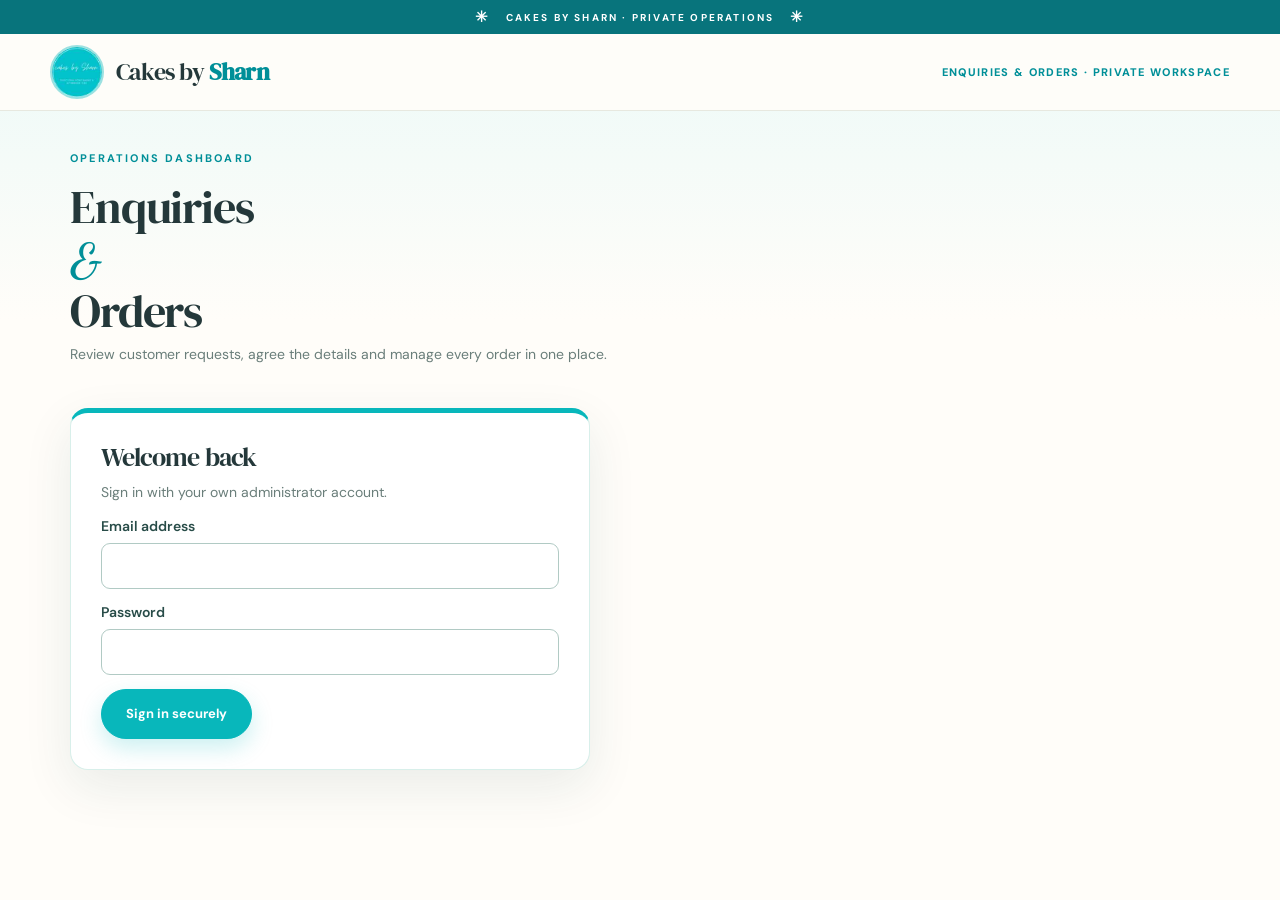
==== admin.html @ 2b3c6a5c "Require customer agreement attestation before approving orders" ====
<!doctype html>
<html lang="en-GB"><head><meta charset="utf-8"><meta name="viewport" content="width=device-width,initial-scale=1">
<meta name="robots" content="noindex,nofollow"><meta name="theme-color" content="#08b7bb"><link rel="icon" href="assets/favicon.svg" type="image/svg+xml"><link rel="preconnect" href="https://fonts.googleapis.com"><link rel="preconnect" href="https://fonts.gstatic.com" crossorigin><link href="https://fonts.googleapis.com/css2?family=DM+Sans:wght@400;600;700&family=DM+Serif+Display&family=Dancing+Script:wght@600&display=swap" rel="stylesheet"><title>Enquiries & Orders | Cakes by Sharn</title>
<link rel="stylesheet" href="styles.css?v=20261117agreement1"><script defer src="order-config.js?v=1"></script><script defer src="admin.js?v=20261117agreement1"></script></head>
<body class="admin-page">
<div class="announcement"><span class="announcement-sparkle" aria-hidden="true">✳</span> Cakes by Sharn · Private operations <span class="announcement-sparkle" aria-hidden="true">✳</span></div><header class="admin-topbar"><div class="container admin-topbar-inner"><a class="brand" href="index.html" aria-label="Cakes by Sharn homepage"><img src="assets/cakes-by-sharn-logo.jpg" alt="" width="54" height="54"><span class="brand-text">Cakes by <strong>Sharn</strong></span></a><span class="admin-private-label">Enquiries &amp; Orders · Private workspace</span></div></header>
<main class="container admin-shell">
<div class="admin-page-heading"><div><p class="eyebrow">Operations dashboard</p><h1>Enquiries <em>&</em> Orders</h1><p class="admin-muted">Review customer requests, agree the details and manage every order in one place.</p></div><div id="admin-session-actions" hidden><button id="admin-refresh" class="button button-outline" type="button">↻ Refresh</button> <button id="admin-signout" class="button button-outline" type="button">Sign out</button></div></div>
<section id="admin-login" class="admin-login-card"><h2>Welcome back</h2><p class="admin-muted">Sign in with your own administrator account.</p><form id="login-form"><label>Email address<input id="admin-email" type="email" autocomplete="username" required></label><label>Password<input id="admin-password" type="password" autocomplete="current-password" required></label><button class="button button-primary" type="submit">Sign in securely</button></form></section>
<section id="admin-mfa" class="admin-login-card" hidden aria-labelledby="admin-mfa-title">
<h2 id="admin-mfa-title">Secure administrator sign-in</h2>
<p id="admin-mfa-instructions" class="admin-muted">Verify your identity with your authenticator app.</p>
<div id="admin-mfa-enrol" hidden>
<p class="admin-muted">Scan this QR code with an authenticator app, or enter the setup key manually. Your dashboard remains locked until MFA is verified.</p>
<img id="admin-mfa-qr" alt="Authenticator app setup QR code" width="180" height="180" hidden>
<p><strong>Manual setup key:</strong> <code id="admin-mfa-secret"></code></p>
</div>
<form id="admin-mfa-form"><label for="admin-mfa-code">Six-digit authenticator code</label>
<input id="admin-mfa-code" type="text" inputmode="numeric" autocomplete="one-time-code" maxlength="6" pattern="[0-9]{6}" required>
<button id="admin-mfa-verify" type="submit" class="button button-primary">Verify and continue</button></form>
<button id="admin-mfa-signout" type="button" class="button button-outline">Use a different account</button></section>
<section id="admin-dashboard" hidden>
<section class="admin-analytics" aria-labelledby="analytics-heading">
<div class="admin-analytics-heading"><div><p class="eyebrow">Business performance</p><h2 id="analytics-heading">Progress &amp; pricing overview</h2><p class="admin-muted">Last six months of enquiries, orders and agreed charges.</p></div>
<span class="admin-reporting-period">Rolling 6 months</span></div>
<div id="admin-analytics-cards" class="admin-analytics-cards" aria-live="polite"></div>
<div class="admin-analytics-panels"><section class="admin-analytics-panel"><h3>Monthly enquiry &amp; order activity</h3><div id="admin-activity-chart" class="admin-activity-chart" role="img" aria-label="Monthly enquiry and order activity"></div><div class="admin-chart-legend"><span>Enquiries</span><span>Approved orders</span></div></section>
<section class="admin-analytics-panel"><h3>Enquiry pipeline</h3><div id="admin-pipeline" class="admin-pipeline"></div><h3>Preferred contact methods</h3><div id="admin-contact-breakdown" class="admin-contact-breakdown"></div></section></div>
<p class="admin-analytics-disclaimer">Approved order value is the agreed price recorded when an order is created, not money received. Estimated enquiry value uses advertised menu prices and may exclude bespoke items, delivery and adjustments. Recorded payments and costs are tracked separately; agreed charges are not automatically revenue collected or profit.</p></section>
<section class="admin-accounting-tools" aria-label="Accounting archive"><div><h2>Accounting records</h2><p class="admin-muted">Export current and archived orders for bookkeeping. Current and previously archived records remain private for tax and accounting purposes; automatic deletion is disabled.</p></div><div class="admin-tax-actions"><label for="admin-tax-year">UK tax year<select id="admin-tax-year" aria-label="Tax year"></select></label><button id="admin-tax-report" class="button button-primary" type="button">Download annual tax report</button><button id="admin-export-accounting" class="button button-outline" type="button">Export accounting CSV</button></div></section>
<section id="admin-finance-panel" class="admin-finance-panel" aria-labelledby="finance-title">
<div class="admin-analytics-heading"><div><p class="eyebrow">Bookkeeping</p><h2 id="finance-title">Receipts, refunds &amp; expenses</h2><p class="admin-muted">Record genuine payments against approved orders and capture costs with receipt references. Entries cannot be edited or deleted.</p></div><button id="admin-export-ledger" class="button button-outline" type="button">Export financial ledger CSV</button></div>
<form id="admin-expense-form" class="admin-expense-form">
<label>Expense date <input name="spentOn" type="date" required></label>
<label>Category <select name="category" required><option value="ingredients">Ingredients</option><option value="packaging">Packaging</option><option value="delivery">Delivery</option><option value="equipment">Equipment</option><option value="marketing">Marketing</option><option value="utilities">Utilities</option><option value="other">Other</option></select></label>
<label>Supplier <input name="supplier" type="text" maxlength="120" required></label>
<label>Description <input name="description" type="text" maxlength="500" required></label>
<label>Cost (£) <input name="amount" type="number" min="0.01" max="1000000" step="0.01" required></label>
<label>Receipt / evidence reference <input name="reference" maxlength="120" placeholder="Optional receipt identifier"></label>
<button type="submit" class="button button-primary">Record expense</button></form>
<p class="admin-muted">Do not enter bank card numbers or sensitive payment credentials. Retain original invoices, receipts and bank evidence securely outside this dashboard.</p>
</section>
<section id="admin-owner-panel" class="admin-owner-panel" hidden aria-labelledby="admin-owner-title"><div class="admin-analytics-heading"><div><p class="eyebrow">Owner controls</p><h2 id="admin-owner-title">Security &amp; administration</h2><p class="admin-muted">Dean-only: manage administrator privileges and review the audit trail.</p></div><button id="admin-owner-refresh" class="button button-outline" type="button">Refresh security overview</button></div><div id="admin-user-list"></div><h3>Recent administrative changes</h3><div id="admin-audit-list"></div></section>
<div class="admin-metrics" id="admin-metrics" aria-label="Current enquiry overview"></div>
<div class="admin-list-card"><div class="admin-list-toolbar"><div><h2>Customer enquiries</h2><p class="admin-muted" id="admin-list-caption">Choose an enquiry to review its details and actions.</p></div><div class="admin-list-controls"><label for="admin-search" class="sr-only">Search enquiries</label><input id="admin-search" type="search" placeholder="Search name or reference" autocomplete="off"><label for="admin-filter" class="sr-only">Filter by status</label><select id="admin-filter"><option value="all">All statuses</option><option value="pending">Pending</option><option value="confirmed">Approved</option><option value="declined">Declined</option></select></div></div><div class="admin-list-head" aria-hidden="true"><span>Customer / reference</span><span>Requested</span><span>Contact</span><span>Estimate</span><span>Status</span><span></span></div><div id="admin-orders" class="admin-records"></div><p id="admin-empty" class="admin-empty" hidden>No enquiries match your search.</p></div>
<div id="admin-pagination" class="admin-pagination" hidden><button id="admin-prev-page" class="button button-outline" type="button">Previous</button><span id="admin-page-label"></span><button id="admin-next-page" class="button button-outline" type="button">Next</button></div>
</section>
<p id="admin-status" class="admin-live-status" role="status" aria-live="polite"></p></main></body></html>
---- styles.css ----
:root {
  --teal: #08b7bb;
  --teal-dark: #008f98;
  --ink: #24383a;
  --ink-soft: #5e7170;
  --cream: #fffdf9;
  --paper: #fff8ef;
  --light-mint: #eaf9f7;
  --pink: #fae2de;
  --border: #e7e8df;
  --serif: 'DM Serif Display', Georgia, serif;
  --sans: 'DM Sans', Arial, sans-serif;
  --script: 'Dancing Script', 'Brush Script MT', cursive;
  --shadow: 0 17px 50px rgba(27, 70, 69, .09);
}
*, *::before, *::after { box-sizing: border-box; }
html { scroll-behavior: smooth; scroll-padding-top: 100px; }
html, body { overflow-x: clip; }
body { margin: 0; color: var(--ink); background: var(--cream); font-family: var(--sans); -webkit-font-smoothing: antialiased; }
body.drawer-open { overflow: hidden; }
img, svg { display: block; max-width: 100%; }
button, input, textarea { font: inherit; }
button { cursor: pointer; }
a { color: inherit; text-decoration: none; }
button:focus-visible, a:focus-visible, input:focus-visible, textarea:focus-visible { outline: 3px solid #e4a44c; outline-offset: 4px; }
::selection { background: #b6eeee; color: var(--ink); }
.container { width: min(1180px, calc(100% - 64px)); margin-inline: auto; }
.skip-link { position: fixed; z-index: 1000; top: -80px; left: 16px; background: var(--ink); color: white; padding: 12px 20px; border-radius: 8px; }
.skip-link:focus { top: 12px; }
.announcement { min-height: 34px; display: flex; align-items: center; justify-content: center; gap: 15px; padding: 6px 15px; background: var(--teal); color: #fff; font-size: 10px; text-align: center; text-transform: uppercase; letter-spacing: .22em; font-weight: 700; }
.announcement-sparkle { font-size: 15px; }
.site-header { height: 91px; position: sticky; top: 0; z-index: 40; background: rgba(255, 253, 249, .97); border-bottom: 1px solid rgba(19, 82, 80, .065); backdrop-filter: blur(16px); }
.header-inner { height: 100%; display: flex; align-items: center; justify-content: space-between; gap: 30px; }
.brand { display: inline-flex; align-items: center; gap: 12px; white-space: nowrap; }
.brand img { width: 53px; height: 53px; object-fit: cover; border-radius: 50%; border: 2px solid rgba(8, 183, 187, .4); }
.brand-text { font-family: var(--script); font-size: 28px; color: var(--teal-dark); line-height: 1; letter-spacing: -.03em; }
.brand-text strong { font-weight: 700; }
.site-nav { display: flex; align-items: center; gap: clamp(20px, 2.6vw, 38px); }
.site-nav a { font-size: 13px; font-weight: 700; color: #40595a; transition: color .2s ease; }
.site-nav a:hover { color: var(--teal-dark); }
.site-nav .nav-order { background: var(--ink); color: white; padding: 14px 22px; border-radius: 100px; }
.nav-order span { padding-left: 9px; }
.site-nav .nav-order:hover { background: var(--teal-dark); color: white; }
.mobile-menu-toggle { display: none; border: 0; background: transparent; padding: 12px; }
.mobile-menu-toggle span { display: block; width: 24px; height: 2px; border-radius: 1px; background: var(--ink); margin: 5px; }

/* Hero */
.hero { position: relative; isolation: isolate; background: linear-gradient(115deg, #fdfbf6 0%, #fff8ef 62%, #fdf6ee 100%); overflow: hidden; }
.hero::before { content: ''; position: absolute; width: 400px; height: 400px; background: radial-gradient(circle, #edfaf7 0, transparent 68%); left: -180px; top: -110px; z-index: -1; }
.hero-grid { min-height: 630px; display: grid; grid-template-columns: 1.05fr .95fr; align-items: center; gap: 20px; padding-block: 45px 60px; }
.hero-copy { max-width: 605px; position: relative; z-index: 2; padding-bottom: 20px; }
.eyebrow { display: flex; align-items: center; gap: 12px; font-size: 11px; font-weight: 700; letter-spacing: .2em; color: var(--teal-dark); text-transform: uppercase; margin: 0 0 18px; }
.eyebrow-line { width: 24px; height: 1px; background: currentColor; }
h1, h2, h3, p { margin-top: 0; }
h1, h2, h3 { font-weight: 400; }
h1, h2 { font-family: var(--serif); letter-spacing: -.036em; }
h1 { font-size: clamp(57px, 5.25vw, 82px); line-height: 1.035; margin: 0 0 25px; max-width: 675px; }
h1 em, h2 em { font-family: var(--script); font-style: normal; color: var(--teal-dark); font-weight: 600; letter-spacing: -.045em; white-space: normal; }
h1 em { display: block; font-size: 1.03em; line-height: 1.1; margin-top: 4px; }
.hero-description { max-width: 430px; color: #667677; font-size: 16px; line-height: 1.9; margin-bottom: 30px; }
.hero-actions { display: flex; gap: 22px; align-items: center; flex-wrap: wrap; }
.button { display: inline-flex; align-items: center; justify-content: center; gap: 26px; border-radius: 40px; border: 1px solid transparent; padding: 16px 24px; font-size: 13px; font-weight: 700; line-height: 1.2; transition: transform .2s ease, background .2s ease, box-shadow .2s ease; white-space: nowrap; }
.button:hover { transform: translateY(-2px); }
.button-primary { background: var(--teal); color: white; box-shadow: 0 9px 22px rgba(8, 183, 187, .21); }
.button-primary:hover { background: var(--teal-dark); box-shadow: 0 10px 25px rgba(8, 183, 187, .25); }
.button-text { padding-inline: 0; color: var(--ink); }
.button-text:hover { color: var(--teal-dark); }
.button-outline { color: var(--ink); border-color: #beddd9; background: rgba(255,255,255,.5); }
.button-outline:hover { background: white; }
.button-white { color: var(--ink); background: white; }
.button-white:hover { background: #fff7eb; }
.hero-highlights { display: flex; flex-wrap: wrap; gap: 22px; margin-top: 44px; font-size: 12px; font-weight: 700; color: #71817f; }
.hero-highlights span { display: inline-flex; align-items: center; gap: 9px; }
.hero-highlights svg { width: 17px; height: 17px; fill: none; stroke: var(--teal-dark); stroke-width: 2.2; stroke-linecap: round; stroke-linejoin: round; }
.hero-art { width: 100%; max-width: 600px; aspect-ratio: 1/1; position: relative; display: flex; justify-content: center; align-items: center; margin-left: auto; }
.hero-art-pattern { position: absolute; inset: 7%; background: #e3f6f1; border-radius: 48% 52% 53% 47% / 49% 43% 57% 51%; transform: rotate(-10deg); }
.hero-art-pattern::before { content: ''; position: absolute; inset: 20px; border: 1.5px dashed rgba(6, 166, 170, .25); border-radius: 50%; }
.hero-art-pattern::after { content: ''; position: absolute; inset: 7%; border-radius: 50%; background-image: radial-gradient(rgba(6,158,160,.2) 1.8px, transparent 1.9px); background-size: 22px 22px; mask-image: linear-gradient(130deg, #000, transparent 60%); }
.hero-cake { width: 98%; height: auto; position: relative; z-index: 1; filter: drop-shadow(0 14px 7px rgba(94,89,71,.05)); animation: float-cake 6s ease-in-out infinite; }
@keyframes float-cake { 0%, 100% { transform: translateY(0); } 50% { transform: translateY(-8px); } }
.hero-sticker { position: absolute; width: 115px; height: 115px; z-index: 2; top: 9%; right: 0; border-radius: 50%; transform: rotate(12deg); display: flex; align-items: center; justify-content: center; flex-direction: column; background: #f4ccca; border: 7px solid #fff6ef; color: #8c4b51; box-shadow: 0 10px 25px #915c4a1c; font-family: var(--script); font-size: 23px; line-height: .95; text-align: center; }
.hero-sticker strong { font-size: 20px; }
.hero-price-card { position: absolute; z-index: 2; bottom: 8%; left: 0; display: flex; gap: 12px; align-items: center; background: white; box-shadow: 0 12px 35px #40656418; padding: 16px 22px; border-radius: 13px; font-size: 13px; line-height: 1.6; color: #71817f; transform: rotate(-5deg); }
.hero-price-card strong { color: var(--ink); font-size: 14px; }
.price-card-icon { color: #e4ad6c; background: #fff2e3; width: 37px; height: 37px; border-radius: 50%; display: grid; place-items: center; font-size: 24px; }
.hero-squiggle { position: absolute; top: 12%; left: 4%; z-index: 2; color: #e1aa9a; font-size: 55px; }
.hero-wave { position: absolute; bottom: -1px; left: 0; width: 100%; height: 58px; }
.hero-wave svg { width: 100%; height: 100%; fill: var(--cream); }

/* Shared sections */
section { scroll-margin-top: 85px; }
.intro-section { padding: 83px 0 110px; }
.section-heading { max-width: 650px; }
.section-heading.centre { margin: 0 auto 46px; text-align: center; }
.section-heading.centre .eyebrow { justify-content: center; }
h2 { font-size: clamp(38px, 4.1vw, 55px); line-height: 1.15; margin-bottom: 15px; }
h2 em { font-size: 1.08em; }
.section-heading > p:not(.eyebrow) { color: var(--ink-soft); font-size: 15px; line-height: 1.8; }
.feature-grid { display: grid; grid-template-columns: repeat(4, 1fr); gap: 18px; }
.feature-card { display: block; border-radius: 24px; padding: 12px 12px 25px; background: #fffaf7; border: 1px solid #f1eeea; transition: transform .25s ease, box-shadow .25s ease; overflow: hidden; }
.feature-card:hover { transform: translateY(-5px); box-shadow: var(--shadow); }
.feature-illustration { aspect-ratio: 1.22/1; border-radius: 17px; display: flex; align-items: center; justify-content: center; overflow: hidden; }
.feature-illustration img { width: 94%; height: 94%; object-fit: contain; transition: transform .3s ease; }
.feature-card:hover img { transform: scale(1.06) rotate(-2deg); }
.feature-tea .feature-illustration { background: #f5e8e4; }
.feature-loaf .feature-illustration { background: #e5f2e7; }
.feature-brownie .feature-illustration { background: #f5e8d9; }
.feature-cupcake .feature-illustration { background: #e0f4f2; }
.feature-text { padding: 20px 12px 0; }
.feature-kicker { color: var(--teal-dark); text-transform: uppercase; letter-spacing: .14em; font-size: 10px; font-weight: 700; }
.feature-text h3 { font-family: var(--serif); font-size: 24px; letter-spacing: -.035em; margin: 9px 0; }
.feature-text p { color: var(--ink-soft); line-height: 1.65; min-height: 54px; font-size: 13px; margin: 0 0 16px; }
.feature-link { display: inline-flex; gap: 8px; color: var(--teal-dark); font-size: 13px; font-weight: 700; }

/* Menu */
.menu-section { padding: 100px 0 105px; background: #f2faf8; position: relative; }
.menu-section::before { content: ''; display: block; position: absolute; width: 140px; height: 140px; right: -60px; top: 100px; border: 22px solid #e5f5ef; border-radius: 50%; }
.menu-section-top { display: flex; justify-content: space-between; align-items: center; }
.menu-section-top .section-heading { max-width: 585px; }
.menu-doodle { flex: 0 0 auto; font-size: 14px; letter-spacing: .12em; color: var(--teal-dark); font-family: var(--script); text-align: center; line-height: 1; transform: rotate(12deg); padding: 0 55px; }
.menu-doodle span { font-size: 55px; line-height: .9; }
.menu-filter-wrap { overflow: auto hidden; margin: 24px 0 32px; scrollbar-width: thin; }
.menu-filters { display: flex; width: max-content; max-width: none; gap: 10px; padding: 3px 3px 10px; }
.filter-button { border: 1px solid #d8eae6; border-radius: 100px; background: #fff; padding: 11px 20px; font-size: 12px; font-weight: 700; color: #658381; white-space: nowrap; }
.filter-button:hover { border-color: var(--teal); }
.filter-button.active { background: var(--ink); color: white; border-color: var(--ink); }
.menu-groups { display: grid; grid-template-columns: repeat(2, minmax(0,1fr)); align-items: start; gap: 23px; }
.menu-group { border: 1px solid #e5efeb; border-radius: 22px; padding: 26px 27px 24px; background: #fff; box-shadow: 0 6px 25px rgba(47, 96, 89, .028); }
.menu-group:last-child:nth-child(odd) { grid-column: 1 / -1; }
.menu-group-heading { display: flex; align-items: center; justify-content: space-between; gap: 12px; padding-bottom: 16px; margin-bottom: 8px; border-bottom: 1px solid #eff2ef; }
.menu-group-title { display: flex; align-items: center; gap: 10px; }
.menu-group-title h3 { font-family: var(--serif); font-size: 25px; letter-spacing: -.02em; margin: 0; }
.menu-group-icon { display: grid; place-items: center; width: 37px; height: 37px; font-size: 19px; border-radius: 50%; background: #edf9f7; color: var(--teal-dark); }
.menu-group-count { color: #9ba9a5; font-size: 11px; font-weight: 700; }
.menu-group-note { margin: 0 0 12px; padding-top: 6px; color: var(--ink-soft); font-size: 12px; line-height: 1.6; }
.menu-item { display: grid; grid-template-columns: minmax(0,1fr) auto auto; gap: 13px; align-items: center; min-height: 50px; padding: 7px 0; }
.menu-item + .menu-item { border-top: 1px dashed #edf0ec; }
.menu-item-name { font-size: 13px; line-height: 1.5; color: #3f5554; font-weight: 600; }
.menu-item-sub { display: block; color: #8c9c9a; font-size: 11px; font-weight: 400; margin-top: 1px; }
.menu-item-price { font-size: 13px; color: var(--ink); white-space: nowrap; font-weight: 700; }
.menu-add { border: 1px solid #cdebe5; border-radius: 50%; background: #ecfaf7; color: var(--teal-dark); height: 31px; width: 31px; font-size: 21px; line-height: 1; display: grid; place-items: center; transition: .2s; }
.menu-add:hover { background: var(--teal); color: white; transform: scale(1.06); }
.menu-footnote { color: #708886; font-size: 12px; line-height: 1.7; max-width: 780px; margin: 29px 0 0; }
.menu-footnote span { color: var(--teal); padding-right: 5px; }

/* Celebration */
.celebration-section { background: #14adaf; color: #fff; overflow: hidden; }
.celebration-inner { min-height: 470px; display: grid; grid-template-columns: .9fr 1.1fr; align-items: center; gap: 70px; }
.celebration-art { position: relative; height: 455px; display: flex; justify-content: center; align-items: center; }
.celebration-art::before { content: ''; position: absolute; width: 410px; height: 410px; max-width: 100%; border-radius: 50%; background: rgba(255,255,255,.11); border: 1px solid rgba(255,255,255,.18); }
.celebration-art img { height: 95%; max-width: 100%; position: relative; z-index: 1; }
.celebration-star { position: absolute; z-index: 2; font-size: 52px; color: #f8e5b3; }
.star-one { top: 50px; left: 20px; }
.star-two { bottom: 75px; right: 30px; font-size: 33px; }
.celebration-copy { padding: 65px 0; }
.celebration-copy .eyebrow { color: #ccf5ed; }
.celebration-copy h2 { max-width: 620px; font-size: clamp(43px,4.4vw,61px); }
.celebration-copy h2 em { color: #ffedbd; }
.celebration-copy > p:not(.eyebrow) { color: rgba(255,255,255,.85); line-height: 1.8; font-size: 15px; max-width: 440px; }
.celebration-price { display: flex; align-items: center; gap: 23px; margin: 25px 0 27px; }
.celebration-price strong { font-family: var(--serif); font-size: 35px; white-space: nowrap; font-weight: 400; }
.celebration-price span { border-left: 1px solid rgba(255,255,255,.35); padding-left: 23px; color: rgba(255,255,255,.84); font-size: 12px; line-height: 1.7; }

/* Ordering */
.ordering-section { padding: 115px 0 110px; }
.steps-grid { display: grid; grid-template-columns: repeat(3,1fr); gap: 28px; margin-top: 45px; }
.step { position: relative; min-height: 245px; padding: 33px 29px; background: #fff9f3; border: 1px solid #f3ece6; border-radius: 20px; }
.step:nth-child(2) { background: #edf8f5; border-color: #e5f2ec; }
.step:nth-child(3) { background: #fcf0ef; border-color: #f8e9e7; }
.step-number { font-family: var(--serif); color: var(--teal-dark); font-size: 28px; }
.step-symbol { position: absolute; right: 28px; top: 22px; font-family: var(--script); color: #e2b49e; font-size: 39px; }
.step h3 { font-family: var(--serif); font-size: 27px; margin: 33px 0 9px; }
.step p { font-size: 13px; line-height: 1.75; color: #687f7b; max-width: 270px; margin-bottom: 0; }

/* Contact */
.contact-section { padding: 0 0 105px; }
.contact-card { position: relative; overflow: hidden; min-height: 355px; background: #eaf8f5; border-radius: 32px; display: flex; align-items: center; justify-content: center; padding: 64px 40px; text-align: center; }
.contact-card::before, .contact-card::after { content: ''; position: absolute; border-radius: 50%; border: 1px solid #b5e5de; width: 260px; height: 260px; pointer-events: none; }
.contact-card::before { left: -130px; top: -125px; box-shadow: 0 0 0 35px rgba(161, 220, 210,.16); }
.contact-card::after { right: -130px; bottom: -150px; box-shadow: 0 0 0 35px rgba(161, 220, 210,.16); }
.contact-content { max-width: 650px; position: relative; z-index: 1; }
.contact-content .eyebrow { justify-content: center; }
.contact-content h2 { margin-bottom: 17px; }
.contact-content > p:not(.eyebrow):not(.contact-handle) { font-size: 14px; color: #67827e; line-height: 1.8; }
.contact-actions { display: flex; flex-wrap: wrap; gap: 13px; justify-content: center; margin-top: 25px; }
.contact-handle { font-size: 12px; color: #77918e; margin: 23px 0 0; }
.contact-handle span { color: var(--teal); }
.contact-decoration { position: absolute; font-size: 80px; color: rgba(8,183,187,.26); }
.decor-left { left: 80px; bottom: 20px; }
.decor-right { right: 100px; top: 25px; font-size: 50px; }

/* Footer */
.site-footer { background: #1f3d3c; color: #fff; padding: 70px 0 0; }
.footer-grid { display: grid; grid-template-columns: 2.2fr 1fr 1fr; gap: 50px; padding-bottom: 72px; }
.footer-brand { display: inline-flex; align-items: center; gap: 12px; font-family: var(--script); font-size: 40px; color: #a3e8df; }
.footer-brand span { font-family: var(--sans); font-size: 20px; color: #f6d8c7; }
.footer-about p { font-size: 13px; line-height: 1.85; color: #bbcecc; margin: 13px 0 0; }
.footer-nav { display: flex; flex-direction: column; gap: 17px; }
.footer-nav strong { font-size: 13px; padding-bottom: 5px; }
.footer-nav a { font-size: 13px; color: #b5cecb; }
.footer-nav a:hover { color: #fff; }
.footer-bottom { display: flex; justify-content: space-between; flex-wrap: wrap; gap: 15px; border-top: 1px solid rgba(255,255,255,.13); padding-block: 23px; font-size: 11px; color: #a0b9b6; }

/* Enquiry drawer */
.basket-fab { position: fixed; bottom: 26px; right: 26px; z-index: 35; display: flex; align-items: center; gap: 9px; background: var(--ink); color: #fff; border: 0; border-radius: 100px; box-shadow: 0 10px 35px #203b3d55; padding: 14px 19px; font-size: 12px; font-weight: 700; transition: background .2s ease, transform .2s ease; }
.basket-fab:hover { background: var(--teal-dark); transform: translateY(-2px); }
.basket-count { display: grid; place-items: center; min-width: 22px; height: 22px; padding: 0 5px; border-radius: 50%; background: var(--teal); color: #fff; font-size: 11px; }
.basket-empty { padding: 23px 20px; margin: 18px 0 25px; background: #f3f9f6; border: 1px dashed #cce5dc; border-radius: 14px; text-align: center; }
.basket-empty span { display: block; font-size: 30px; color: var(--teal); margin-bottom: 5px; }
.basket-empty p { color: #829490; font-size: 12px; line-height: 1.6; margin-bottom: 0; }
.basket-line { display: flex; justify-content: space-between; gap: 14px; padding: 13px 0; border-bottom: 1px solid #e9eeea; }
.basket-line-title { font-size: 13px; font-weight: 700; line-height: 1.5; }
.basket-line-price { color: #75908b; font-size: 11px; margin-top: 3px; }
.quantity-controls { display: flex; align-items: center; gap: 10px; }
.quantity-controls button { border: 1px solid #d6e8e2; background: #f5fcf9; color: var(--teal-dark); border-radius: 50%; width: 25px; height: 25px; font-size: 15px; }
.quantity-controls span { min-width: 13px; text-align: center; font-size: 12px; font-weight: 700; }
.basket-total { text-align: right; font-size: 13px; padding: 16px 0 4px; font-weight: 700; }
.basket-total small { display: block; font-size: 11px; color: #8ba09b; font-weight: 400; margin-top: 3px; }
#enquiry-form { margin-top: 26px; }
.form-field { margin-bottom: 17px; }
.form-field label { display: block; font-size: 12px; font-weight: 700; margin-bottom: 7px; }
.form-field label span { color: #8da19d; font-weight: 400; }
.form-field input, .form-field textarea { display: block; width: 100%; padding: 12px 13px; border-radius: 10px; border: 1px solid #dbe8e2; background: #fff; color: var(--ink); font-size: 13px; resize: vertical; }
.form-field input::placeholder, .form-field textarea::placeholder { color: #a4b3b0; }
.drawer-copy { width: 100%; margin-top: 3px; }
.drawer-instructions { text-align: center; color: #708681; font-size: 12px; margin: 20px 0 11px; }
.drawer-socials { display: grid; grid-template-columns: 1fr 1fr; gap: 10px; }
.drawer-socials a { display: block; text-align: center; border: 1px solid #cce4df; border-radius: 9px; padding: 12px; font-size: 12px; font-weight: 700; }
.drawer-socials a:hover { background: #eff9f6; }
.drawer-note { font-size: 11px; color: #879a95; line-height: 1.75; margin-top: 19px; }
.toast { position: fixed; bottom: 100px; left: 50%; transform: translate(-50%, 18px); z-index: 100; background: #203f3d; color: #fff; text-align: center; font-size: 13px; padding: 14px 23px; box-shadow: 0 12px 40px #172e2b44; border-radius: 10px; opacity: 0; pointer-events: none; transition: opacity .25s, transform .25s; width: max-content; max-width: calc(100% - 35px); }
.toast.show { opacity: 1; transform: translate(-50%, 0); }

@media (max-width: 1050px) {
  .container { width: min(100% - 48px, 1180px); }
  .hero-grid { min-height: 565px; }
  h1 { font-size: clamp(49px, 5.5vw, 68px); }
  .feature-grid { gap: 12px; }
  .feature-card { padding: 10px 10px 21px; }
  .feature-text { padding-inline: 7px; }
  .feature-text h3 { font-size: 22px; }
  .celebration-inner { gap: 35px; }
}
@media (max-width: 800px) {
  .site-nav { gap: 16px; }
  .site-nav a { font-size: 12px; }
  .site-nav .nav-order { padding: 11px 15px; }
  .brand-text { font-size: 25px; }
  .hero-grid { grid-template-columns: 1fr 1fr; gap: 0; min-height: 510px; }
  .hero-copy { padding-bottom: 0; }
  h1 { font-size: clamp(44px, 6vw, 58px); }
  .hero-description { font-size: 14px; }
  .hero-sticker { width: 82px; height: 82px; font-size: 18px; border-width: 4px; }
  .hero-sticker strong { font-size: 16px; }
  .hero-price-card { padding: 10px 11px; font-size: 11px; bottom: 13%; left: -10px; }
  .hero-price-card strong { font-size: 11px; }
  .price-card-icon { width: 28px; height: 28px; }
  .feature-grid { grid-template-columns: repeat(2,1fr); gap: 16px; }
  .feature-illustration { aspect-ratio: 1.6/1; }
  .feature-text p { min-height: 0; }
  .menu-doodle { padding: 0 14px; }
  .menu-groups { grid-template-columns: 1fr; }
  .menu-group:last-child:nth-child(odd) { grid-column: auto; }
  .celebration-inner { gap: 18px; }
  .celebration-art { height: 390px; }
  .celebration-copy h2 { font-size: 43px; }
  .steps-grid { gap: 15px; }
  .step { padding: 25px 20px; }
  .step h3 { font-size: 23px; }
  .footer-grid { gap: 26px; }
}
@media (max-width: 640px) {
  html { scroll-padding-top: 78px; }
  .container { width: calc(100% - 36px); }
  .announcement { font-size: 8px; letter-spacing: .13em; gap: 7px; }
  .site-header { height: 72px; }
  .brand img { width: 42px; height: 42px; }
  .brand-text { font-size: 25px; }
  .mobile-menu-toggle { display: block; margin-right: -12px; }
  .site-nav { display: none; position: absolute; top: 72px; left: 0; width: 100%; padding: 15px 18px 22px; background: var(--cream); border-top: 1px solid #f1efea; box-shadow: 0 16px 30px rgba(26,65,63,.1); flex-direction: column; align-items: stretch; gap: 0; }
  .site-nav.open { display: flex; }
  .site-nav a { padding: 15px 10px; font-size: 14px; }
  .site-nav .nav-order { text-align: center; margin-top: 8px; }
  .hero-grid { grid-template-columns: 1fr; padding-block: 56px 70px; gap: 20px; }
  .hero-copy { text-align: center; }
  .hero-copy .eyebrow { justify-content: center; }
  h1 { font-size: clamp(47px, 11.2vw, 68px); max-width: 490px; margin-inline: auto; }
  .hero-description { margin: 0 auto 25px; max-width: 390px; font-size: 14px; }
  .hero-actions { justify-content: center; gap: 16px; }
  .hero-highlights { justify-content: center; margin-top: 27px; gap: 18px; font-size: 11px; }
  .hero-art { margin: 0 auto; width: min(100%, 480px); }
  .hero-price-card { bottom: 6%; left: 3%; }
  .hero-sticker { right: 3%; top: 6%; width: 100px; height: 100px; font-size: 20px; }
  .hero-sticker strong { font-size: 18px; }
  .hero-wave { height: 36px; }
  .intro-section { padding: 65px 0 80px; }
  .section-heading.centre { margin-bottom: 30px; }
  h2 { font-size: clamp(36px, 8.8vw, 47px); }
  .section-heading > p:not(.eyebrow) { font-size: 14px; }
  .feature-grid { gap: 12px; }
  .feature-card { border-radius: 17px; padding: 8px 8px 17px; }
  .feature-illustration { border-radius: 11px; aspect-ratio: 1.08/1; }
  .feature-text { padding: 13px 5px 0; }
  .feature-text h3 { font-size: 20px; }
  .feature-kicker { font-size: 8px; }
  .feature-text p { font-size: 11px; line-height: 1.6; }
  .feature-link { font-size: 11px; }
  .menu-section { padding: 74px 0 78px; }
  .menu-doodle { display: none; }
  .menu-filter-wrap { margin-top: 21px; }
  .menu-group { padding: 20px 16px; border-radius: 16px; }
  .menu-group-title h3 { font-size: 24px; }
  .menu-item { gap: 9px; }
  .menu-item-name { font-size: 12px; }
  .menu-item-price { font-size: 12px; }
  .menu-add { height: 29px; width: 29px; }
  .celebration-inner { grid-template-columns: 1fr; gap: 0; padding-block: 45px 75px; }
  .celebration-art { height: 290px; }
  .celebration-art::before { width: 270px; height: 270px; }
  .celebration-copy { padding: 0; text-align: center; }
  .celebration-copy .eyebrow { justify-content: center; }
  .celebration-copy h2 { font-size: clamp(39px, 9vw, 50px); }
  .celebration-copy > p:not(.eyebrow) { margin-inline: auto; }
  .celebration-price { justify-content: center; gap: 14px; }
  .celebration-price strong { font-size: 30px; }
  .celebration-price span { padding-left: 14px; text-align: left; font-size: 10px; }
  .ordering-section { padding: 79px 0; }
  .steps-grid { grid-template-columns: 1fr; gap: 12px; margin-top: 24px; }
  .step { min-height: 150px; padding: 22px 23px; }
  .step h3 { font-size: 25px; margin: 12px 0 7px; }
  .step p { max-width: 100%; }
  .contact-section { padding-bottom: 65px; }
  .contact-card { min-height: 0; padding: 57px 22px; border-radius: 22px; }
  .contact-content > p:not(.eyebrow):not(.contact-handle) { font-size: 13px; }
  .decor-left { left: 8px; font-size: 47px; }
  .decor-right { right: 12px; }
  .site-footer { padding-top: 57px; }
  .footer-grid { grid-template-columns: repeat(2,1fr); gap: 40px 20px; padding-bottom: 48px; }
  .footer-about { grid-column: 1/-1; }
  .footer-brand { font-size: 35px; }
  .footer-bottom { font-size: 10px; }
  .basket-fab { bottom: 14px; right: 14px; padding: 12px 14px; }
  .drawer-header { padding: 22px 21px; }
  .drawer-body { padding: 22px 21px 40px; }
}
@media (max-width: 390px) {
  .brand-text { font-size: 22px; }
  .hero-actions .button { padding-inline: 15px; font-size: 12px; }
  h1 { font-size: 46px; }
  .feature-text h3 { font-size: 18px; }
  .feature-text p { font-size: 10.5px; }
  .celebration-price { flex-direction: column; gap: 5px; }
  .celebration-price span { border: 0; padding-left: 0; text-align: center; }
}
@media (prefers-reduced-motion: reduce) { html { scroll-behavior: auto; } *,*::before,*::after { animation-duration: .01ms !important; transition-duration: .01ms !important; } }

/* Enquiry is part of the document, not an overlay. Mobile uses native scrolling. */
.enquiry-section { background:#eef8f5; padding:90px 0 100px; scroll-margin-top:90px; }
.enquiry-heading { display:flex; justify-content:space-between; align-items:end; gap:20px; margin-bottom:28px; }
.enquiry-heading h2 { margin-bottom:11px; }
.enquiry-heading p:not(.eyebrow) { margin:0; color:#415b56; line-height:1.6; }
.enquiry-back { display:inline-flex; align-items:center; min-height:44px; flex-shrink:0; color:#006169; font-size:14px; font-weight:700; }
.enquiry-layout { display:grid; grid-template-columns:minmax(0,1fr) minmax(0,1.07fr); gap:20px; align-items:start; }
.enquiry-panel { min-width:0; padding:28px; background:#fff; border:1px solid #d3e7df; border-radius:20px; }
.enquiry-panel h3 { font:400 28px/1.25 var(--serif); margin:0 0 15px; }
.enquiry-summary-header { display:flex; align-items:center; justify-content:space-between; gap:10px; flex-wrap:wrap; padding-bottom:13px; border-bottom:1px solid #e6eee9; }
.enquiry-summary-header h3 { margin:0; }
.clear-enquiry { min-height:44px; padding:10px 16px; border:1px solid #b8d9cf; border-radius:25px; background:white; color:#005e66; font-size:13px; font-weight:700; }
.clear-enquiry:hover { background:#e8f7f2; }
.enquiry-session-note,.enquiry-intro,.allergen-note { color:#435e59; line-height:1.7; font-size:13px; }
.enquiry-session-note { margin:22px 0 0; }
.enquiry-intro { margin:0; }
.enquiry-details #enquiry-form { margin-top:24px; }
.enquiry-details .form-field label { font-size:14px; }
.enquiry-details .form-field label span { color:#4a635e; }
.enquiry-details .form-field input,.enquiry-details .form-field textarea { font-size:16px; min-width:0; max-width:100%; padding:14px 15px; border-color:#accac0; }
.enquiry-details .form-field input::placeholder,.enquiry-details .form-field textarea::placeholder { color:#586e68; }
.enquiry-details .drawer-copy { min-height:48px; }
.enquiry-details .drawer-socials { grid-template-columns:repeat(2,minmax(0,1fr)); }
.enquiry-details .drawer-socials a { display:grid; place-items:center; min-height:44px; min-width:0; }
.enquiry-error { padding:13px 15px; border-left:4px solid #a63028; background:#fff2ee; border-radius:6px; color:#80241b; font-weight:700; line-height:1.5; }
.enquiry-error[hidden] { display:none; }
.enquiry-details [aria-invalid="true"] { border-color:#a63028; box-shadow:0 0 0 2px #f0cfca; }
.allergen-note { margin-top:19px; padding-top:15px; border-top:1px solid #e6eee9; }
.basket-empty a { text-decoration:underline; color:#005e66; font-weight:700; }
.basket-line > div:first-child { min-width:0; }
.basket-line-title { font-size:14px; }
.basket-line-price,.basket-total small { color:#45625c; font-size:12px; }
.quantity-controls { flex-shrink:0; gap:7px; }
.quantity-controls button { width:44px; height:44px; min-width:44px; min-height:44px; font-size:20px; }
.quantity-controls span { min-width:16px; font-size:14px; }
/* Contrast and touch-target corrections. */
:root { --ink-soft:#405a55; }
.announcement,.celebration-section { background:#08747c; }
.button-primary { color:#143b3e; }
.button-primary:hover { background:#08747c; color:white; }
.menu-add { width:44px; height:44px; min-width:44px; min-height:44px; }
.menu-add:hover { color:#143b3e; }
.filter-button { min-height:44px; color:#315450; }
.menu-item-sub { color:#506760; }
.menu-group-count { color:#45615b; }
.hero-description,.menu-footnote { color:#425c57; }
.hero-highlights,.drawer-note { color:#455f59; }
@media(max-width:800px) { .enquiry-layout { grid-template-columns:minmax(0,1fr); } }
@media(max-width:600px) {
 .enquiry-section { padding:62px 0 92px; }
 .enquiry-heading { display:block; margin-bottom:16px; }
 .enquiry-heading h2 { font-size:40px; }
 .enquiry-back { margin-top:8px; }
 .enquiry-layout { gap:14px; }
 .enquiry-panel { padding:20px 16px; border-radius:16px; }
 .enquiry-panel h3 { font-size:25px; }
 .enquiry-summary-header h3 { font-size:23px; }
 .quantity-controls { gap:5px; }
 .menu-add { width:44px; height:44px; }
 .basket-fab { bottom:max(14px,env(safe-area-inset-bottom)); }
}

/* Mobile form alignment: iOS date controls must not use their intrinsic width. */
.enquiry-details, .enquiry-details #enquiry-form, .enquiry-details .form-field {
  width: 100%;
  min-width: 0;
  max-width: 100%;
  box-sizing: border-box;
}
.enquiry-details .form-field input,
.enquiry-details .form-field textarea {
  display: block;
  width: 100%;
  min-width: 0;
  max-width: 100%;
  box-sizing: border-box;
  margin: 0;
  border-radius: 12px;
}
.enquiry-details input[type="date"] {
  display: block;
  width: 100%;
  min-width: 0;
  max-width: 100%;
  box-sizing: border-box;
  -webkit-appearance: none;
  appearance: none;
  min-height: 52px;
  line-height: normal;
}
.enquiry-details input[type="date"]::-webkit-date-and-time-value {
  min-width: 0;
  text-align: left;
}
.enquiry-details input[type="date"]::-webkit-calendar-picker-indicator {
  margin-left: auto;
}
.enquiry-details .drawer-socials a { box-sizing: border-box; width: 100%; }
.basket-fab.enquiry-in-view { opacity: 0; visibility: hidden; pointer-events: none; }

/* Live item estimates and total in the enquiry summary. */
.basket-line-info { flex: 1 1 auto; min-width: 0; }
.basket-line-estimate { margin-top: 6px; color: #075e64; font-size: 14px; font-weight: 700; }
.basket-total { display: flex; flex-wrap: wrap; justify-content: space-between; align-items: baseline; gap: 5px 12px; text-align: left; border-top: 1px solid #d6e6df; margin-top: 12px; padding-top: 18px; }
.basket-total[hidden] { display: none; }
.estimate-total-label { color: #345751; font-size: 14px; font-weight: 700; }
.estimate-total-amount { color: #075e64; font-size: 24px; font-weight: 700; white-space: nowrap; }
.basket-total small { flex-basis: 100%; color: #48615b; font-size: 12px; line-height: 1.6; }
@media (max-width: 600px) {
  .basket-line { align-items: center; }
  .basket-line-estimate { font-size: 14px; }
}

/* Email ordering: prominent native mailto link with a copy-text fallback. */
.enquiry-email { display:flex; width:100%; min-height:52px; margin-top:6px; white-space:normal; text-align:center; }
.enquiry-email-help { color:#405f59; font-size:13px; line-height:1.65; margin:14px 0 6px; }
.enquiry-copy-fallback { display:block; width:100%; min-height:44px; margin:6px 0 16px; padding:9px 12px; color:#00646b; font-size:13px; font-weight:700; text-align:center; text-decoration:underline; text-underline-offset:3px; border:0; background:transparent; border-radius:8px; }
.enquiry-copy-fallback:hover { background:#edf8f5; }
.enquiry-copy-fallback:focus-visible { outline:3px solid #e4a44c; outline-offset:3px; }
@media (max-width:600px) { .enquiry-email { gap:12px; padding:15px 14px; font-size:15px; } }

/* WhatsApp share option: the recipient is selected in WhatsApp, not pre-addressed. */
.enquiry-whatsapp {
  display: flex;
  box-sizing: border-box;
  width: 100%;
  min-height: 52px;
  margin-top: 18px;
  gap: 12px;
  white-space: normal;
  text-align: center;
  color: #075f48;
  border-color: #a6cec2;
  background: #f3fbf7;
}
.enquiry-whatsapp:hover { background: #e3f7ec; }
.enquiry-whatsapp-help {
  margin: 11px 0 7px;
  color: #405f59;
  font-size: 13px;
  line-height: 1.65;
}
@media (max-width:600px) {
  .enquiry-whatsapp { padding: 15px 14px; font-size: 15px; }
}

#online-enquiry-panel { margin: 1rem 0; }
#online-enquiry-result { margin: .7rem 0; line-height: 1.5; }
#submit-online-enquiry { width: 100%; }
#submit-online-enquiry:disabled { opacity: .65; cursor: wait; }
#delivery-address-field[hidden], #online-enquiry-panel[hidden] { display: none; }
#fulfilment-method { display: block; width: 100%; border: 1px solid var(--border); border-radius: 10px; padding: 12px; background: #fff; color: var(--ink); font: inherit; }


/* Private enquiry dashboard: readable on small screens without horizontal panning. */
#admin-login form { display:grid; gap:14px; max-width:460px; }
#admin-login label,.admin-reply-form label { display:grid; gap:8px; color:#284c48; font-size:14px; font-weight:600; }
#admin-login input,.admin-reply-form textarea { display:block; width:100%; max-width:100%; min-width:0; box-sizing:border-box; padding:13px 14px; border:1px solid #b1cac4; border-radius:9px; background:#fff; color:#24383a; font:inherit; }
#admin-login input { min-height:44px; }
#admin-login button,.admin-reply-form button { justify-self:start; min-height:44px; }
#admin-status { min-height:1.5em; }
#admin-dashboard section form { display:flex; flex-wrap:wrap; gap:12px; margin:14px 0; align-items:end; }
#admin-dashboard section form label { flex:1 1 160px; min-width:0; }
#admin-dashboard section form input { box-sizing:border-box; max-width:100%; min-width:0; font:inherit; border:1px solid #b1cac4; border-radius:7px; padding:10px; min-height:44px; }
#admin-dashboard section .admin-reply-form { display:grid; grid-template-columns:minmax(0,1fr); margin:18px 0; border-top:1px solid #e0ebe5; padding-top:17px; }
#admin-dashboard .admin-reply-form textarea { min-height:95px; resize:vertical; }
#admin-dashboard details { border-left:3px solid #08747c; margin:15px 0; padding:7px 12px; background:#f3faf7; }
#admin-dashboard details p { white-space:pre-wrap; overflow-wrap:anywhere; }
#admin-dashboard section p { overflow-wrap:anywhere; }
@media(max-width:600px) {
  #admin-dashboard section { padding:15px!important; }
  #admin-dashboard section form { display:grid; grid-template-columns:minmax(0,1fr); }
  #admin-dashboard section form label { width:100%; }
}

/* Hidden spam-trap field: never visually expose to normal customers. */
.enquiry-honeypot { position:absolute; left:-9999px; width:1px; height:1px; overflow:hidden; }

/* Customer contact preference: hidden inputs must stay hidden even in flex/grid forms. */
.form-field[hidden], #contact-mobile-field[hidden], #contact-email-field[hidden] { display:none!important; }
.form-field small { display:block; margin-top:6px; font-size:12px; color:#5c726d; }
input[aria-invalid="true"] { border-color:#ad4343!important; outline-color:#ad4343; }

/* Private operations dashboard */
.admin-page { background:#f5f7f5; color:#263c3a; min-height:100vh; }
.admin-topbar { background:#fff; border-bottom:1px solid #e1e9e5; }
.admin-topbar-inner { display:flex; justify-content:space-between; align-items:center; min-height:76px; gap:18px; }
.admin-wordmark { color:#244f4a; font-weight:800; font-size:23px; text-decoration:none; letter-spacing:-.05em; }
.admin-wordmark span { color:#d99c58; margin-left:4px; }
.admin-private-label { color:#6a807a; text-transform:uppercase; letter-spacing:.12em; font-size:11px; font-weight:800; }
.admin-shell { max-width:1200px; padding:40px 20px 70px; }
.admin-page-heading { display:flex; justify-content:space-between; align-items:center; gap:20px; flex-wrap:wrap; margin-bottom:28px; }
.admin-page-heading h1 { font-size:clamp(30px,4vw,46px); letter-spacing:-.05em; margin:3px 0 9px; }
.admin-page-heading h1 em { color:#b78955; }
.admin-muted { color:#6a7e7a; font-size:14px; line-height:1.6; }
.admin-login-card { background:#fff; border:1px solid #e0e9e4; border-radius:18px; padding:30px; max-width:520px; box-shadow:0 8px 36px rgba(21,65,52,.05); }
.admin-login-card h2 { margin:0 0 8px; font-size:26px; }
.admin-metrics { display:grid; grid-template-columns:repeat(4,minmax(0,1fr)); gap:14px; margin-bottom:22px; }
.admin-metric { border:1px solid #e0e9e4; border-radius:14px; background:#fff; text-align:left; padding:20px; cursor:pointer; box-shadow:0 4px 15px rgba(21,65,52,.025); transition:transform .2s, box-shadow .2s, border-color .2s; }
.admin-metric:hover,.admin-metric:focus-visible { transform:translateY(-3px); box-shadow:0 10px 22px rgba(21,65,52,.09); border-color:#91b7a8; }
.admin-metric-label { display:block; color:#6d827d; font-size:12px; font-weight:700; margin-bottom:10px; }
.admin-metric-value { font-size:32px; color:#254e46; font-weight:800; line-height:1; }
.admin-list-card { background:#fff; border:1px solid #e0e9e4; border-radius:18px; box-shadow:0 12px 40px rgba(21,65,52,.035); overflow:hidden; }
.admin-list-toolbar { padding:25px; display:flex; justify-content:space-between; align-items:center; flex-wrap:wrap; gap:16px; }
.admin-list-toolbar h2 { font-size:21px; margin:0 0 5px; }
.admin-list-toolbar p { margin:0; }
.admin-list-controls { display:flex; flex-wrap:wrap; gap:9px; }
.admin-list-controls input,.admin-list-controls select { border:1px solid #cbdad3; border-radius:9px; padding:10px 12px; font:inherit; background:#fff; color:#27463e; min-height:43px; max-width:100%; }
.admin-list-head,.admin-record-summary { display:grid; grid-template-columns:minmax(180px,2.2fr) minmax(105px,1fr) minmax(100px,1fr) minmax(90px,.9fr) 25px; gap:14px; align-items:center; }
.admin-list-head { background:#f5f9f7; padding:12px 25px; color:#6e837c; text-transform:uppercase; font-size:10px; letter-spacing:.1em; font-weight:800; }
.admin-record { margin:0!important; padding:0!important; border:0!important; border-top:1px solid #e7eeea!important; border-radius:0!important; background:#fff!important; }
.admin-record-summary { cursor:pointer; list-style:none; padding:18px 25px; min-height:76px; transition:background .2s; }
.admin-record-summary::-webkit-details-marker { display:none; }
.admin-record-summary:hover,.admin-record[open]>.admin-record-summary { background:#f8fbf9; }
.admin-record-customer { display:flex; flex-direction:column; gap:5px; min-width:0; }
.admin-record-customer strong { color:#2b4640; font-size:14px; overflow-wrap:anywhere; }
.admin-record-customer small { color:#78918a; font-size:11px; letter-spacing:.03em; }
.admin-record-date,.admin-record-contact { color:#5a716a; font-size:13px; }
.admin-state { display:inline-flex; align-items:center; justify-content:center; justify-self:start; padding:6px 11px; border-radius:100px; font-size:11px; font-weight:800; }
.admin-state-pending { background:#fff4dc; color:#90621b; }
.admin-state-confirmed { background:#e0f3e8; color:#276746; }
.admin-state-declined { background:#fbe9e7; color:#9c4b43; }
.admin-record-chevron { color:#78918a; font-size:23px; transition:transform .2s; }
.admin-record[open] .admin-record-chevron { transform:rotate(180deg); }
.admin-record-panel { padding:23px 25px 28px; background:#fbfcfb; border-top:1px solid #e6eee9; animation:admin-reveal .22s ease-out; }
.admin-detail-grid { display:grid; grid-template-columns:repeat(3,minmax(0,1fr)); gap:15px 20px; }
.admin-detail-field { display:flex; flex-direction:column; gap:5px; overflow-wrap:anywhere; font-size:14px; color:#2f4841; }
.admin-detail-label { color:#82938e; text-transform:uppercase; letter-spacing:.07em; font-size:10px; font-weight:800; }
.admin-detail-section { margin-top:22px; padding-top:20px; border-top:1px solid #e4ebe6; }
.admin-detail-section h3 { font-size:16px; margin:0 0 13px; }
.admin-item-list { margin:0; padding-left:19px; color:#425d55; line-height:1.85; }
.admin-history-entry { white-space:pre-wrap; overflow-wrap:anywhere; background:#fff; border:1px solid #e7eee9; border-radius:8px; padding:12px; }
.admin-actions { display:flex; flex-wrap:wrap; align-items:center; gap:10px; margin-top:14px; }
.admin-actions .button { font-size:12px; min-height:40px; padding:9px 13px; text-decoration:none; }
.admin-reply-form { display:block!important; border:0!important; padding:0!important; margin:0!important; }
.admin-reply-form label { display:block; font-weight:700; }
.admin-reply-form textarea { width:100%; box-sizing:border-box; margin-top:8px; border:1px solid #cbdad3; border-radius:9px; padding:12px; font:inherit; }
.admin-decision-form { display:grid!important; grid-template-columns:repeat(2,minmax(0,1fr)); align-items:end; gap:14px; }
.admin-decision-form label { display:flex; flex-direction:column; gap:7px; font-size:13px; font-weight:700; }
.admin-decision-form input { width:100%; box-sizing:border-box; border:1px solid #cbdad3; border-radius:9px; padding:11px; min-height:44px; font:inherit; }
.admin-decision-form .admin-approval-attestation { grid-column:1/-1; display:flex; flex-direction:row; align-items:flex-start; gap:10px; font-weight:500; line-height:1.5; }
.admin-decision-form .admin-approval-attestation input[type="checkbox"] { width:18px; height:18px; min-height:18px; flex:none; margin:2px 0 0; accent-color:#087d7b; }
.admin-decision-form .admin-actions { grid-column:1/-1; }
.admin-live-status { color:#537269; padding:16px 3px; min-height:24px; font-size:13px; }
.admin-empty { padding:28px; text-align:center; color:#758b82; }
.sr-only { position:absolute; width:1px; height:1px; overflow:hidden; clip:rect(0,0,0,0); white-space:nowrap; }
@keyframes admin-reveal { from {opacity:0;transform:translateY(-5px)} to {opacity:1;transform:translateY(0)} }
@media(max-width:850px) {
  .admin-metrics { grid-template-columns:repeat(2,minmax(0,1fr)); }
  .admin-list-head { display:none; }
  .admin-record-summary { grid-template-columns:minmax(0,2fr) minmax(95px,1fr) 24px; gap:10px; }
  .admin-record-contact { display:none; }
  .admin-record-summary .admin-state { grid-column:2; grid-row:1; }
  .admin-record-chevron { grid-column:3; grid-row:1; }
  .admin-record-date { grid-column:1; grid-row:2; }
  .admin-detail-grid { grid-template-columns:repeat(2,minmax(0,1fr)); }
}
@media(max-width:560px) {
  .admin-shell { padding:26px 14px 60px; }
  .admin-topbar-inner { min-height:65px; }
  .admin-wordmark { font-size:19px; }
  .admin-list-toolbar { padding:18px; }
  .admin-list-controls,.admin-list-controls input,.admin-list-controls select { width:100%; }
  .admin-record-summary { padding:16px 18px; }
  .admin-record-panel { padding:18px; }
  .admin-detail-grid,.admin-decision-form { grid-template-columns:minmax(0,1fr)!important; }
  .admin-metric { padding:15px; }
  .admin-metric-value { font-size:27px; }
  .admin-actions .button { flex:1 1 100%; text-align:center; }
}

/* Tasteful movement for the public storefront. */
html { scroll-behavior:smooth; }
.menu-item,.menu-group,.feature-card,.contact-card,.filter-button,.menu-add,.button,.basket-fab {
  transition:transform .25s cubic-bezier(.2,.75,.3,1), box-shadow .25s, background-color .25s, border-color .25s, opacity .25s;
}
.menu-item:hover { transform:translateX(5px); }
.menu-group:hover,.feature-card:hover { transform:translateY(-5px); box-shadow:0 16px 34px rgba(23,65,51,.1); }
.menu-add:hover,.basket-fab:hover { transform:translateY(-3px) scale(1.045); }
.button:hover { transform:translateY(-2px); }
.reveal-on-scroll { opacity:0; transform:translateY(22px); transition:opacity .65s ease,transform .65s cubic-bezier(.2,.8,.2,1); }
.reveal-on-scroll.is-visible { opacity:1; transform:translateY(0); }
@media(prefers-reduced-motion:reduce) {
  html { scroll-behavior:auto; }
  *,*::before,*::after { animation-duration:.01ms!important; animation-iteration-count:1!important; transition-duration:.01ms!important; scroll-behavior:auto!important; }
  .reveal-on-scroll { opacity:1; transform:none; }
}

/* Unified Cakes by Sharn visual system — private workspace */
.admin-page { background:linear-gradient(180deg,var(--light-mint) 0,#fffdf9 320px); color:var(--ink); font-family:var(--sans); }
.admin-topbar { background:rgba(255,253,249,.96); border-bottom:1px solid var(--border); }
.admin-topbar-inner .brand { display:flex; align-items:center; gap:12px; }
.admin-topbar-inner .brand img { width:54px; height:54px; object-fit:cover; border-radius:50%; }
.admin-topbar-inner .brand-text { font-family:var(--serif); font-size:24px; color:var(--ink); }
.admin-topbar-inner .brand-text strong { color:var(--teal-dark); }
.admin-private-label { color:var(--teal-dark); }
.admin-page-heading h1 { font-family:var(--serif); font-weight:400; letter-spacing:-.025em; }
.admin-page-heading h1 em { color:var(--teal-dark); font-family:var(--script); font-weight:600; }
.admin-page .eyebrow { color:var(--teal-dark); }
.admin-login-card,.admin-metric,.admin-list-card { border-color:#d8efea; box-shadow:var(--shadow); }
.admin-login-card { border-top:5px solid var(--teal); }
.admin-metric { border-top:3px solid var(--teal); }
.admin-metric-value { color:var(--teal-dark); }
.admin-list-toolbar h2 { font-family:var(--serif); font-weight:400; font-size:25px; }
.admin-list-head { background:var(--light-mint); color:var(--teal-dark); }
.admin-list-head,.admin-record-summary { grid-template-columns:minmax(175px,2.1fr) minmax(105px,1fr) minmax(90px,.9fr) minmax(100px,1fr) minmax(90px,.8fr) 22px; }
.admin-record-summary:hover,.admin-record[open]>.admin-record-summary { background:#f0fbf9; }
.admin-record-estimate { font-size:13px; color:var(--teal-dark); font-weight:800; white-space:nowrap; }
.admin-record-panel { background:#fcfefa; }
.admin-state-pending { background:#fff1d9; }
.admin-state-confirmed { background:#dff7ef; }
.admin-state-declined { background:var(--pink); }
.admin-price-table-wrap { width:100%; overflow-x:auto; border:1px solid #d8e9e5; border-radius:12px; background:#fff; }
.admin-price-table { width:100%; border-collapse:collapse; text-align:left; font-size:13px; }
.admin-price-table th { background:var(--light-mint); color:var(--teal-dark); font-size:11px; letter-spacing:.035em; font-weight:800; padding:13px 15px; }
.admin-price-table td { padding:14px 15px; border-top:1px solid #edf1ed; vertical-align:top; }
.admin-price-table th:not(:first-child),.admin-price-table td:not(:first-child) { text-align:right; }
.admin-price-item { min-width:170px; }
.admin-price-item strong { display:block; font-size:13px; }
.admin-price-item small { display:block; color:#6a817a; margin-top:5px; }
.admin-price-money { font-variant-numeric:tabular-nums; white-space:nowrap; }
.admin-estimate-summary { margin-top:14px; background:var(--light-mint); border:1px solid #bce7e2; padding:18px 20px; border-radius:12px; }
.admin-estimate-title { display:flex; align-items:center; justify-content:space-between; gap:12px; font-weight:800; }
.admin-estimate-title strong { color:var(--teal-dark); font-size:23px; font-variant-numeric:tabular-nums; }
.admin-estimate-note { color:#536c68; font-size:12px; line-height:1.6; margin:8px 0 0; }
.admin-page .button-primary { background:var(--teal); border-color:var(--teal); color:#fff; }
.admin-page .button-primary:hover { background:var(--teal-dark); }
.admin-page .button-outline { border-color:#9bdcd8; color:var(--teal-dark); }
@media(max-width:850px) {
  .admin-list-head { display:none; }
  .admin-record-summary { grid-template-columns:minmax(0,1.6fr) minmax(95px,1fr) 25px; }
  .admin-record-estimate { grid-column:2; grid-row:2; }
  .admin-record-summary .admin-state { grid-column:2; grid-row:1; }
  .admin-record-chevron { grid-column:3; grid-row:1; }
  .admin-record-date { grid-column:1; grid-row:2; }
}
@media(max-width:560px) {
  .admin-topbar-inner .brand-text { font-size:19px; }
  .admin-private-label { font-size:9px; max-width:130px; text-align:right; }
  .admin-price-table { min-width:520px; }
  .admin-estimate-title strong { font-size:20px; }
}

/* Reporting dashboard */
.admin-analytics { margin:0 0 24px; }
.admin-analytics-heading { display:flex; justify-content:space-between; align-items:end; gap:18px; flex-wrap:wrap; margin-bottom:16px; }
.admin-analytics-heading h2 { font:400 clamp(24px,3vw,31px)/1.2 var(--serif); margin:4px 0 7px; color:var(--ink); }
.admin-analytics-heading .admin-muted { margin:0; }
.admin-period-label { display:flex; flex-direction:column; gap:6px; font-size:12px; font-weight:800; color:var(--teal-dark); }
.admin-period-label select { min-width:180px; border:1px solid #b9ded9; border-radius:10px; padding:11px 13px; background:white; color:var(--ink); font:600 14px var(--sans); }
.admin-analytics-cards { display:grid; grid-template-columns:repeat(4,minmax(0,1fr)); gap:13px; }
.admin-analytics-stat { background:#fff; border:1px solid #d6ebe7; border-radius:14px; padding:18px; display:flex; flex-direction:column; gap:9px; box-shadow:0 7px 22px rgba(21,65,52,.035); min-width:0; }
.admin-analytics-stat-label { color:#52736c; font-size:12px; font-weight:700; }
.admin-analytics-stat-value { color:var(--teal-dark); font-size:clamp(22px,2.3vw,30px); font-weight:800; font-variant-numeric:tabular-nums; overflow-wrap:anywhere; }
.admin-analytics-stat small { color:#70837d; font-size:11px; line-height:1.4; }
.admin-analytics-panels { display:grid; grid-template-columns:minmax(0,1.65fr) minmax(240px,1fr); gap:14px; margin-top:15px; }
.admin-analytics-panel { background:#fff; border:1px solid #d6ebe7; border-radius:14px; padding:22px; min-width:0; }
.admin-analytics-panel h3 { font:400 20px var(--serif); margin:0 0 18px; }
.admin-analytics-panel h3:not(:first-child) { margin-top:22px; }
.admin-activity-chart { height:195px; display:flex; align-items:stretch; gap:6px; padding:10px 0 0; border-bottom:1px solid #dce9e5; }
.admin-chart-month { display:flex; flex-direction:column; flex:1; min-width:0; align-items:center; gap:7px; }
.admin-chart-bars { display:flex; align-items:end; justify-content:center; gap:3px; height:160px; width:100%; }
.admin-chart-bar { width:min(18px,44%); min-height:2px; border-radius:5px 5px 0 0; }
.admin-chart-bar-enquiries { background:var(--teal); }
.admin-chart-bar-orders { background:#e9a789; }
.admin-chart-label { color:#73847f; font-size:10px; }
.admin-chart-legend { display:flex; gap:16px; margin-top:19px; font-size:12px; color:#536b65; }
.admin-chart-legend span::before { content:''; display:inline-block; width:9px; height:9px; margin-right:7px; background:var(--teal); border-radius:2px; }
.admin-chart-legend span+span::before { background:#e9a789; }
.admin-breakdown-row { margin-bottom:13px; }
.admin-breakdown-top { display:flex; justify-content:space-between; font-size:12px; margin-bottom:6px; color:#49685f; }
.admin-breakdown-track { height:7px; border-radius:8px; background:#e9f4f1; overflow:hidden; }
.admin-breakdown-fill { height:100%; background:var(--teal); border-radius:8px; }
.admin-contact-breakdown { display:grid; gap:10px; }
.admin-contact-stat { display:flex; justify-content:space-between; color:#49685f; font-size:13px; }
.admin-analytics-disclaimer { margin:14px 2px 0; font-size:12px; line-height:1.6; color:#6d7e79; }
@media(max-width:950px) { .admin-analytics-cards { grid-template-columns:repeat(2,minmax(0,1fr)); } }
@media(max-width:700px) { .admin-analytics-panels { grid-template-columns:1fr; } .admin-analytics-heading { align-items:stretch; } }
@media(max-width:400px) { .admin-analytics-stat { padding:13px; } .admin-analytics-stat-value { font-size:20px; } }

.admin-accounting-tools { display:flex; justify-content:space-between; align-items:center; flex-wrap:wrap; gap:15px; padding:20px 24px; margin-bottom:22px; background:#fff; border:1px solid #d6ebe7; border-radius:14px; }
.admin-accounting-tools h2 { font:400 23px var(--serif); margin:0 0 5px; }
.admin-accounting-tools p { margin:0; max-width:620px; }
.admin-accounting-tools .button { white-space:nowrap; }
@media(max-width:560px) { .admin-accounting-tools .button { width:100%; } }

.admin-tax-actions { display:flex; align-items:end; gap:10px; flex-wrap:wrap; }
.admin-tax-actions label { display:flex; flex-direction:column; gap:5px; font-size:12px; font-weight:700; color:var(--teal-dark); }
.admin-tax-actions select { padding:11px 12px; border:1px solid #b9ded9; border-radius:9px; background:#fff; font:600 13px var(--sans); }
.admin-tax-actions button { white-space:nowrap; }
@media(max-width:600px) { .admin-tax-actions { width:100%; } .admin-tax-actions button { width:100%; } }

/* MFA, owner administration and server-pagination */
#admin-mfa { max-width:540px; }
#admin-mfa-qr { display:block; border:1px solid #dce9e5; border-radius:10px; background:#fff; padding:8px; margin:12px auto; }
#admin-mfa-secret { display:block; overflow-wrap:anywhere; user-select:all; margin:8px 0 14px; padding:10px 12px; background:#eff8f6; font-size:13px; }
#admin-mfa-form { display:grid; gap:12px; }
#admin-mfa-code { letter-spacing:.16em; font-size:20px; max-width:280px; }
#admin-mfa-signout { margin-top:16px; }
.admin-owner-panel { margin:0 0 24px; background:white; padding:24px; border:1px solid #d6ebe7; border-radius:15px; }
.admin-owner-panel h3 { font:400 21px var(--serif); margin:22px 0 12px; }
.admin-owner-row { display:flex; flex-wrap:wrap; justify-content:space-between; align-items:center; gap:15px; border-bottom:1px solid #dce9e5; padding:14px 0; }
.admin-owner-row > div { display:flex; flex-direction:column; gap:5px; }
.admin-owner-row small,.admin-audit-row small { font-size:12px; color:#71837d; overflow-wrap:anywhere; }
.admin-audit-row { display:grid; grid-template-columns:180px 1fr 1.5fr; gap:10px; padding:10px 0; border-bottom:1px solid #ebf3f1; font-size:12px; color:#45625a; }
.admin-pagination { display:flex; justify-content:center; align-items:center; flex-wrap:wrap; gap:16px; padding:20px; }
.admin-pagination span { font-size:13px; color:#53726b; font-weight:700; }
@media(max-width:620px){ .admin-audit-row { grid-template-columns:1fr; gap:3px; } }

/* Accounting: append-only cash and expenses */
.admin-finance-panel{margin:0 0 24px;background:#fff;padding:24px;border:1px solid #d6ebe7;border-radius:15px;}
.admin-finance-panel h2{font:400 clamp(22px,3vw,29px)/1.2 var(--serif);margin:4px 0 8px}
.admin-expense-form{display:grid;grid-template-columns:repeat(3,minmax(0,1fr));gap:14px;align-items:end;margin:20px 0}
.admin-expense-form label,.admin-order-payment-form label{display:flex;flex-direction:column;gap:7px;color:#45665e;font-size:12px;font-weight:700;min-width:0}
.admin-expense-form input,.admin-expense-form select,.admin-order-payment-form input,.admin-order-payment-form select{width:100%;min-width:0;min-height:42px;padding:10px;border:1px solid #c7ddd6;border-radius:9px;background:#fff;color:var(--ink);font:400 14px var(--sans)}
.admin-expense-form .button{min-height:42px}
.admin-order-payment{padding:19px;margin-top:20px;background:#f3faf7;border:1px solid #d4e9e2;border-radius:12px}
.admin-order-payment h4{font:400 20px var(--serif);margin:0 0 9px}
.admin-order-payment .admin-muted{margin:0 0 12px}
.admin-order-payment-form{display:grid;grid-template-columns:repeat(3,minmax(0,1fr));gap:12px;align-items:end}
.admin-order-payment-form .button{min-height:42px}
@media(max-width:850px){.admin-expense-form,.admin-order-payment-form{grid-template-columns:repeat(2,minmax(0,1fr))}}
@media(max-width:530px){.admin-expense-form,.admin-order-payment-form{grid-template-columns:1fr}}
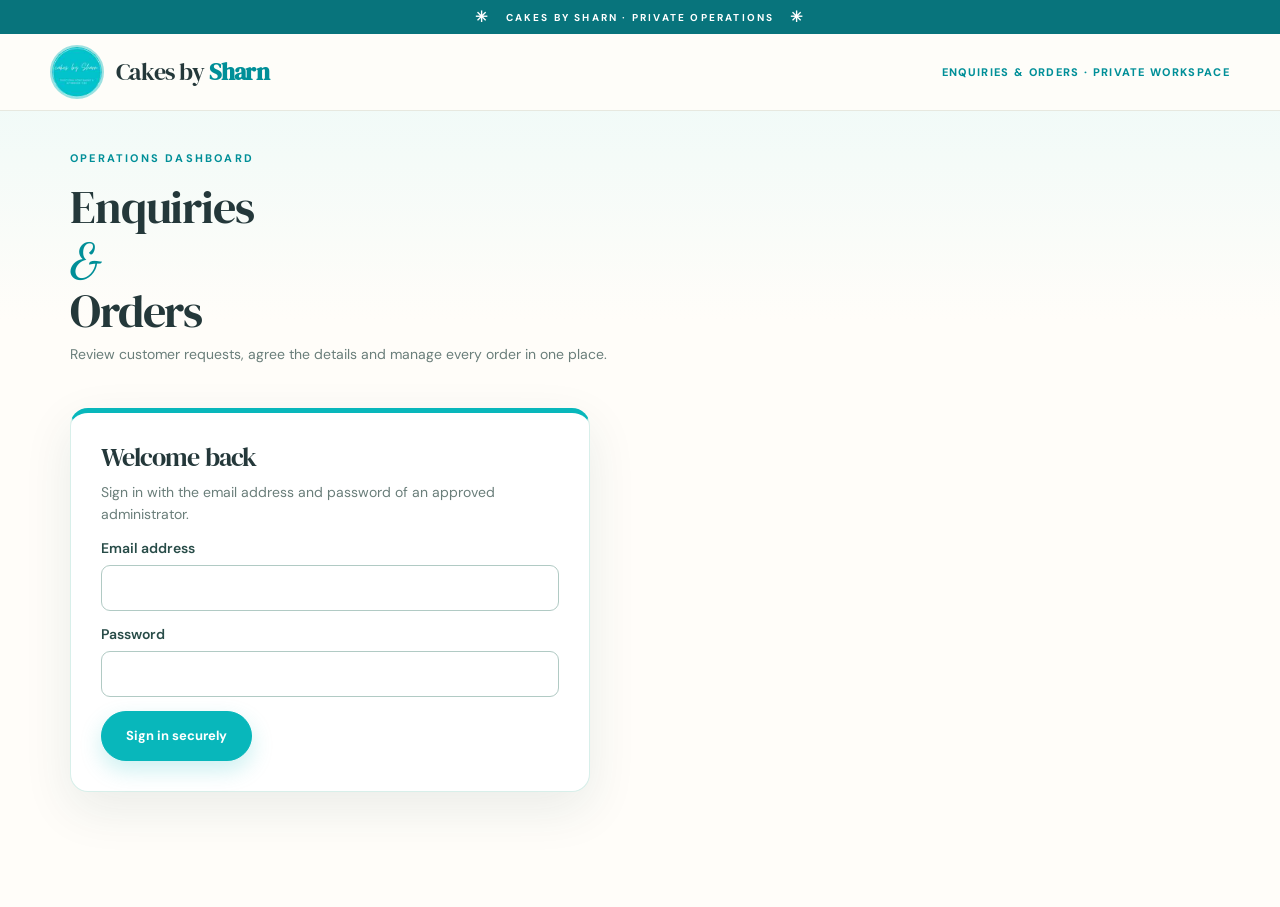
==== commit 50261398: "Remove mandatory authenticator screen and deploy password-only admin entry" ====
--- a/admin.html
+++ b/admin.html
@@ -1,25 +1,17 @@
 <!doctype html>
 <html lang="en-GB"><head><meta charset="utf-8"><meta name="viewport" content="width=device-width,initial-scale=1">
 <meta name="robots" content="noindex,nofollow"><meta name="theme-color" content="#08b7bb"><link rel="icon" href="assets/favicon.svg" type="image/svg+xml"><link rel="preconnect" href="https://fonts.googleapis.com"><link rel="preconnect" href="https://fonts.gstatic.com" crossorigin><link href="https://fonts.googleapis.com/css2?family=DM+Sans:wght@400;600;700&family=DM+Serif+Display&family=Dancing+Script:wght@600&display=swap" rel="stylesheet"><title>Enquiries & Orders | Cakes by Sharn</title>
-<link rel="stylesheet" href="styles.css?v=20261117agreement1"><script defer src="order-config.js?v=1"></script><script defer src="admin.js?v=20261117agreement1"></script></head>
+<link rel="stylesheet" href="styles.css?v=20261118ownerdelete1"><script defer src="order-config.js?v=1"></script><script defer src="admin.js?v=20261118password1"></script></head>
 <body class="admin-page">
 <div class="announcement"><span class="announcement-sparkle" aria-hidden="true">✳</span> Cakes by Sharn · Private operations <span class="announcement-sparkle" aria-hidden="true">✳</span></div><header class="admin-topbar"><div class="container admin-topbar-inner"><a class="brand" href="index.html" aria-label="Cakes by Sharn homepage"><img src="assets/cakes-by-sharn-logo.jpg" alt="" width="54" height="54"><span class="brand-text">Cakes by <strong>Sharn</strong></span></a><span class="admin-private-label">Enquiries &amp; Orders · Private workspace</span></div></header>
 <main class="container admin-shell">
 <div class="admin-page-heading"><div><p class="eyebrow">Operations dashboard</p><h1>Enquiries <em>&</em> Orders</h1><p class="admin-muted">Review customer requests, agree the details and manage every order in one place.</p></div><div id="admin-session-actions" hidden><button id="admin-refresh" class="button button-outline" type="button">↻ Refresh</button> <button id="admin-signout" class="button button-outline" type="button">Sign out</button></div></div>
-<section id="admin-login" class="admin-login-card"><h2>Welcome back</h2><p class="admin-muted">Sign in with your own administrator account.</p><form id="login-form"><label>Email address<input id="admin-email" type="email" autocomplete="username" required></label><label>Password<input id="admin-password" type="password" autocomplete="current-password" required></label><button class="button button-primary" type="submit">Sign in securely</button></form></section>
-<section id="admin-mfa" class="admin-login-card" hidden aria-labelledby="admin-mfa-title">
-<h2 id="admin-mfa-title">Secure administrator sign-in</h2>
-<p id="admin-mfa-instructions" class="admin-muted">Verify your identity with your authenticator app.</p>
-<div id="admin-mfa-enrol" hidden>
-<p class="admin-muted">Scan this QR code with an authenticator app, or enter the setup key manually. Your dashboard remains locked until MFA is verified.</p>
-<img id="admin-mfa-qr" alt="Authenticator app setup QR code" width="180" height="180" hidden>
-<p><strong>Manual setup key:</strong> <code id="admin-mfa-secret"></code></p>
+<section id="admin-login" class="admin-login-card"><h2>Welcome back</h2><p class="admin-muted">Sign in with the email address and password of an approved administrator.</p><form id="login-form"><label>Email address<input id="admin-email" type="email" autocomplete="username" required></label><label>Password<input id="admin-password" type="password" autocomplete="current-password" required></label><button class="button button-primary" type="submit">Sign in securely</button></form></section>
+<section id="admin-dashboard" hidden>
+<div id="admin-email-health" class="admin-email-warning" role="alert" hidden>
+  <strong>Customer emails are not configured.</strong>
+  Automatic enquiry acknowledgments and approval/decline emails cannot be sent. Add <code>RESEND_API_KEY</code> under Supabase Edge Function Secrets, then resend failed notifications from the enquiry record. Orders and enquiries can still be saved.
 </div>
-<form id="admin-mfa-form"><label for="admin-mfa-code">Six-digit authenticator code</label>
-<input id="admin-mfa-code" type="text" inputmode="numeric" autocomplete="one-time-code" maxlength="6" pattern="[0-9]{6}" required>
-<button id="admin-mfa-verify" type="submit" class="button button-primary">Verify and continue</button></form>
-<button id="admin-mfa-signout" type="button" class="button button-outline">Use a different account</button></section>
-<section id="admin-dashboard" hidden>
 <section class="admin-analytics" aria-labelledby="analytics-heading">
 <div class="admin-analytics-heading"><div><p class="eyebrow">Business performance</p><h2 id="analytics-heading">Progress &amp; pricing overview</h2><p class="admin-muted">Last six months of enquiries, orders and agreed charges.</p></div>
 <span class="admin-reporting-period">Rolling 6 months</span></div>
@@ -42,7 +34,18 @@
 </section>
 <section id="admin-owner-panel" class="admin-owner-panel" hidden aria-labelledby="admin-owner-title"><div class="admin-analytics-heading"><div><p class="eyebrow">Owner controls</p><h2 id="admin-owner-title">Security &amp; administration</h2><p class="admin-muted">Dean-only: manage administrator privileges and review the audit trail.</p></div><button id="admin-owner-refresh" class="button button-outline" type="button">Refresh security overview</button></div><div id="admin-user-list"></div><h3>Recent administrative changes</h3><div id="admin-audit-list"></div></section>
 <div class="admin-metrics" id="admin-metrics" aria-label="Current enquiry overview"></div>
-<div class="admin-list-card"><div class="admin-list-toolbar"><div><h2>Customer enquiries</h2><p class="admin-muted" id="admin-list-caption">Choose an enquiry to review its details and actions.</p></div><div class="admin-list-controls"><label for="admin-search" class="sr-only">Search enquiries</label><input id="admin-search" type="search" placeholder="Search name or reference" autocomplete="off"><label for="admin-filter" class="sr-only">Filter by status</label><select id="admin-filter"><option value="all">All statuses</option><option value="pending">Pending</option><option value="confirmed">Approved</option><option value="declined">Declined</option></select></div></div><div class="admin-list-head" aria-hidden="true"><span>Customer / reference</span><span>Requested</span><span>Contact</span><span>Estimate</span><span>Status</span><span></span></div><div id="admin-orders" class="admin-records"></div><p id="admin-empty" class="admin-empty" hidden>No enquiries match your search.</p></div>
+<div class="admin-list-card"><div class="admin-list-toolbar"><div><h2>Customer enquiries</h2><p class="admin-muted" id="admin-list-caption">Choose an enquiry to review its details and actions.</p></div><div class="admin-list-controls"><label for="admin-search" class="sr-only">Search enquiries</label><input id="admin-search" type="search" placeholder="Search name or reference" autocomplete="off"><label for="admin-filter" class="sr-only">Filter by status</label><select id="admin-filter"><option value="all">All statuses</option><option value="pending">Pending</option><option value="confirmed">Approved</option><option value="declined">Declined</option></select></div></div><div id="admin-owner-delete-tools" class="admin-owner-delete-tools" hidden>
+  <label class="admin-owner-select-all"><input id="admin-select-page" type="checkbox"> Select all on this page</label>
+  <span id="admin-selected-count" aria-live="polite">0 selected</span>
+  <button id="admin-delete-selected" class="button button-outline admin-danger-button" type="button" disabled>Delete selected</button>
+  <button id="admin-show-deleted" class="button button-outline" type="button" aria-expanded="false">Deleted records / Restore</button>
+</div>
+<section id="admin-deleted-panel" class="admin-deleted-panel" hidden aria-labelledby="admin-deleted-title">
+  <h3 id="admin-deleted-title">Deleted enquiries and linked orders</h3>
+  <p class="admin-muted">Dean only. Deleted records disappear from the active Orders screen but are retained securely for recovery, accounting and audit. No customer emails are sent when records are deleted or restored.</p>
+  <div id="admin-deleted-list" role="list"></div>
+</section>
+<div class="admin-list-head" aria-hidden="true"><span>Customer / reference</span><span>Requested</span><span>Contact</span><span>Estimate</span><span>Status</span><span></span></div><div id="admin-orders" class="admin-records"></div><p id="admin-empty" class="admin-empty" hidden>No enquiries match your search.</p></div>
 <div id="admin-pagination" class="admin-pagination" hidden><button id="admin-prev-page" class="button button-outline" type="button">Previous</button><span id="admin-page-label"></span><button id="admin-next-page" class="button button-outline" type="button">Next</button></div>
 </section>
 <p id="admin-status" class="admin-live-status" role="status" aria-live="polite"></p></main></body></html>
--- a/styles.css
+++ b/styles.css
@@ -777,3 +777,35 @@
 .admin-order-payment-form .button{min-height:42px}
 @media(max-width:850px){.admin-expense-form,.admin-order-payment-form{grid-template-columns:repeat(2,minmax(0,1fr))}}
 @media(max-width:530px){.admin-expense-form,.admin-order-payment-form{grid-template-columns:1fr}}
+
+/* Operational warning, shown only after administrator MFA and role verification. */
+.admin-email-warning { margin:18px 0 24px; padding:16px 20px; border:1px solid #bd7c2c; border-left:5px solid #b76c18; border-radius:12px; background:#fff7e8; color:#663b10; line-height:1.6; }
+.admin-email-warning strong { display:block; font-size:16px; margin-bottom:5px; }
+.admin-email-warning[hidden] { display:none!important; }
+
+/* Dean-only record deletion and recovery; these tools never render for operators. */
+.admin-owner-delete-tools { display:flex; flex-wrap:wrap; align-items:center; gap:12px; padding:14px 24px; border-top:1px solid #d7e9e4; border-bottom:1px solid #d7e9e4; background:#f9fbfa; }
+.admin-owner-delete-tools[hidden],.admin-deleted-panel[hidden] { display:none!important; }
+.admin-owner-select-all { display:flex; align-items:center; gap:9px; font-size:13px; font-weight:700; color:#284b41; }
+.admin-owner-delete-tools input[type="checkbox"],.admin-record-delete-check { width:18px; height:18px; min-width:18px; cursor:pointer; accent-color:#087d7b; }
+.admin-owner-delete-tools #admin-selected-count { margin-right:auto; color:#50635b; font-size:12px; }
+.admin-danger-button { border-color:#af554e!important; color:#8f322d!important; }
+.admin-danger-button:hover { background:#fff0ed!important; }
+.admin-record-customer-cell { display:flex; align-items:center; gap:12px; min-width:0; }
+.admin-record-customer-cell .admin-record-customer { min-width:0; }
+.admin-owner-single-delete { margin-top:26px; padding:18px 0 4px; border-top:1px solid #e6e8e5; }
+.admin-owner-single-delete .admin-muted { font-size:12px; margin:9px 0 0; }
+.admin-deleted-panel { padding:22px 25px; background:#fffaf8; border-bottom:1px solid #e7d8d4; }
+.admin-deleted-panel h3 { font:normal 22px var(--serif); color:#683d34; margin:0 0 8px; }
+.admin-deleted-row { display:flex; gap:16px; align-items:center; justify-content:space-between; padding:14px 0; border-top:1px solid #ebdfd9; }
+.admin-deleted-identity { min-width:0; display:flex; flex-direction:column; gap:4px; overflow-wrap:anywhere; }
+.admin-deleted-identity strong { color:#213b35; }
+.admin-deleted-identity span,.admin-deleted-identity small { color:#64746f; font-size:12px; }
+.admin-deleted-row .button { flex-shrink:0; }
+@media(max-width:680px) {
+  .admin-owner-delete-tools { padding:14px 16px; gap:10px; }
+  .admin-owner-delete-tools #admin-selected-count { margin-right:0; }
+  .admin-owner-delete-tools .button { font-size:12px; }
+  .admin-deleted-panel { padding:18px 16px; }
+  .admin-deleted-row { align-items:flex-start; }
+}
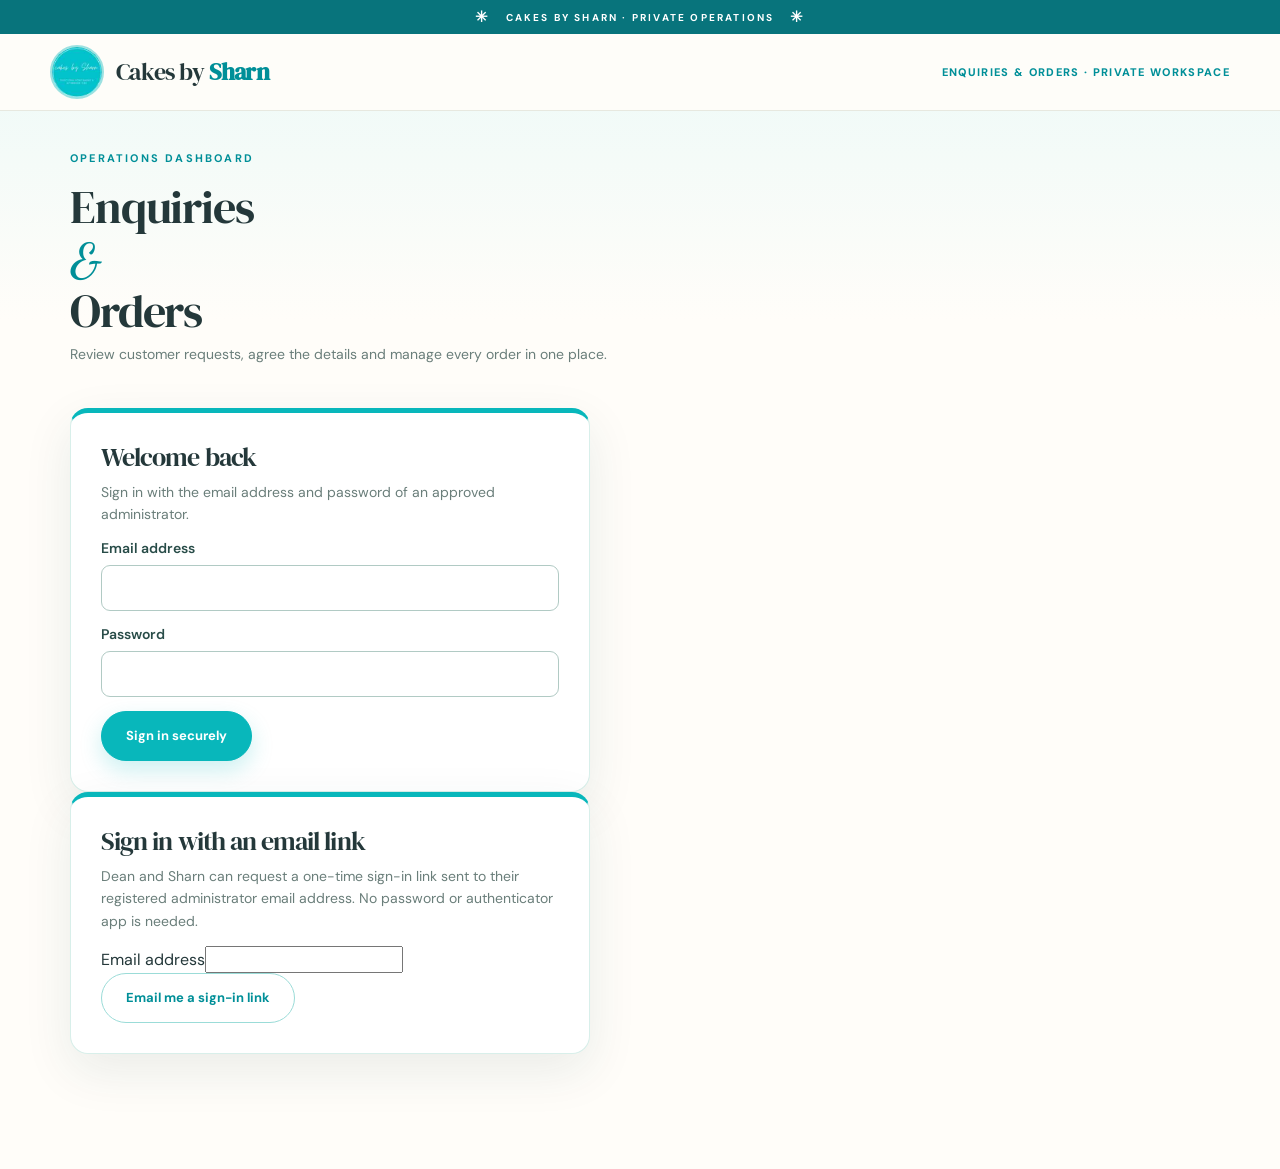
==== commit 889504bc: "Offer one-time email magic links alongside password login for Dean and Sharn" ====
--- a/admin.html
+++ b/admin.html
@@ -7,6 +7,11 @@
 <main class="container admin-shell">
 <div class="admin-page-heading"><div><p class="eyebrow">Operations dashboard</p><h1>Enquiries <em>&</em> Orders</h1><p class="admin-muted">Review customer requests, agree the details and manage every order in one place.</p></div><div id="admin-session-actions" hidden><button id="admin-refresh" class="button button-outline" type="button">↻ Refresh</button> <button id="admin-signout" class="button button-outline" type="button">Sign out</button></div></div>
 <section id="admin-login" class="admin-login-card"><h2>Welcome back</h2><p class="admin-muted">Sign in with the email address and password of an approved administrator.</p><form id="login-form"><label>Email address<input id="admin-email" type="email" autocomplete="username" required></label><label>Password<input id="admin-password" type="password" autocomplete="current-password" required></label><button class="button button-primary" type="submit">Sign in securely</button></form></section>
+<section id="admin-magic-link" class="admin-login-card">
+<h2>Sign in with an email link</h2>
+<p class="admin-muted">Dean and Sharn can request a one-time sign-in link sent to their registered administrator email address. No password or authenticator app is needed.</p>
+<form id="admin-magic-link-form"><label>Email address<input id="admin-magic-email" type="email" autocomplete="email" required></label><button class="button button-outline" type="submit">Email me a sign-in link</button></form>
+</section>
 <section id="admin-dashboard" hidden>
 <div id="admin-email-health" class="admin-email-warning" role="alert" hidden>
   <strong>Customer emails are not configured.</strong>
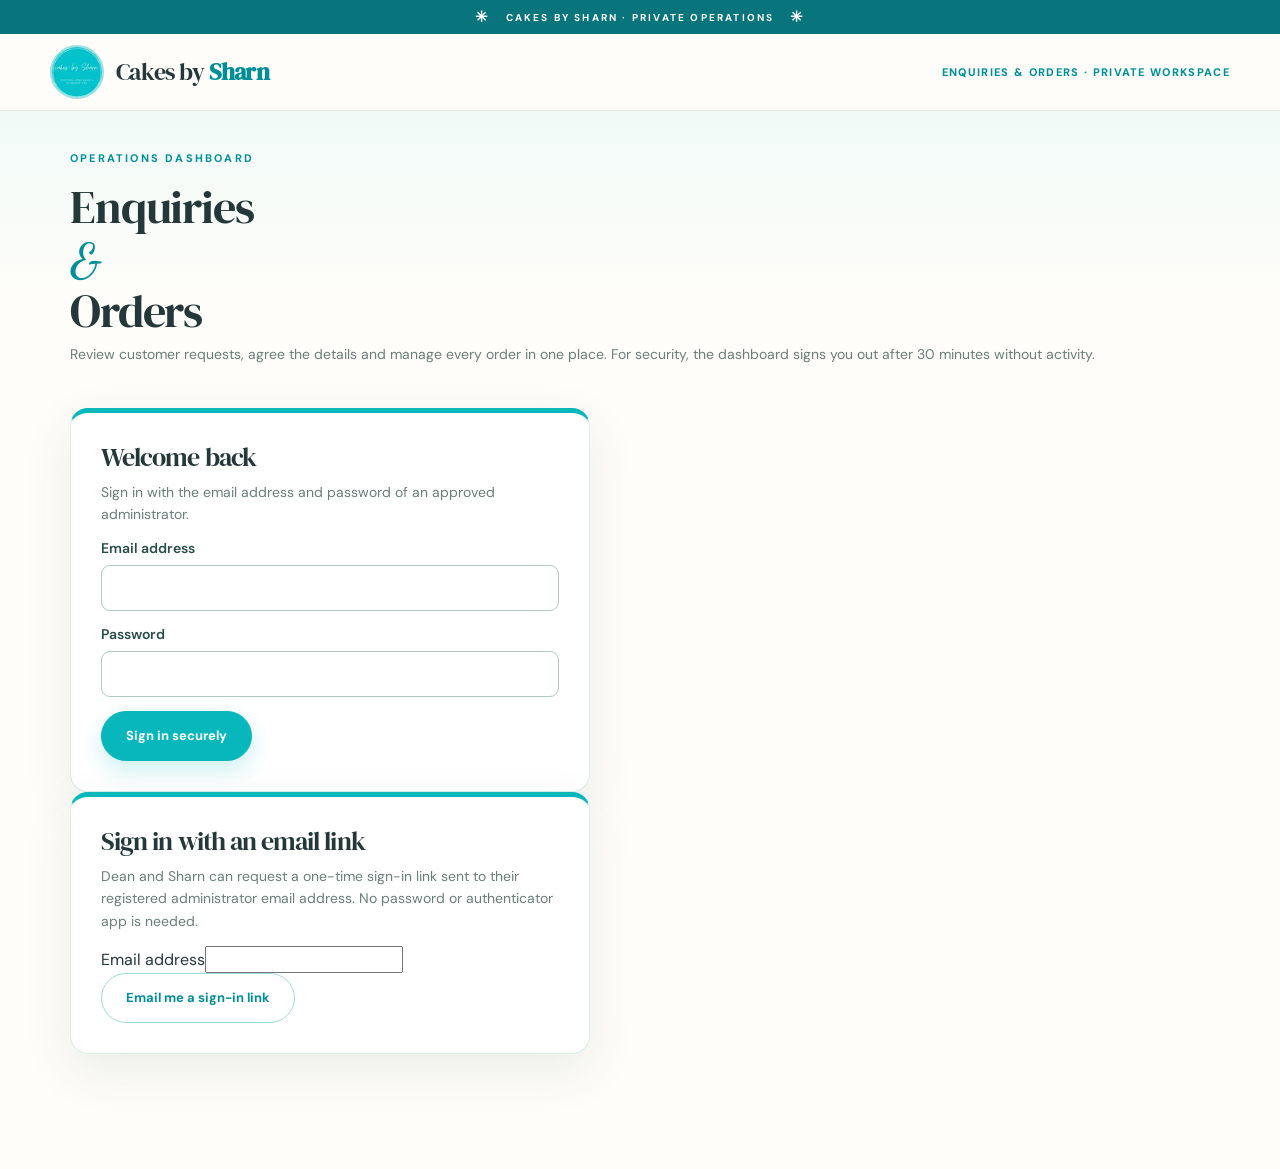
==== commit 56d691fe: "Document 30-minute idle sign-out and refresh cached admin script" ====
--- a/admin.html
+++ b/admin.html
@@ -1,11 +1,11 @@
 <!doctype html>
 <html lang="en-GB"><head><meta charset="utf-8"><meta name="viewport" content="width=device-width,initial-scale=1">
 <meta name="robots" content="noindex,nofollow"><meta name="theme-color" content="#08b7bb"><link rel="icon" href="assets/favicon.svg" type="image/svg+xml"><link rel="preconnect" href="https://fonts.googleapis.com"><link rel="preconnect" href="https://fonts.gstatic.com" crossorigin><link href="https://fonts.googleapis.com/css2?family=DM+Sans:wght@400;600;700&family=DM+Serif+Display&family=Dancing+Script:wght@600&display=swap" rel="stylesheet"><title>Enquiries & Orders | Cakes by Sharn</title>
-<link rel="stylesheet" href="styles.css?v=20261118ownerdelete1"><script defer src="order-config.js?v=1"></script><script defer src="admin.js?v=20261118password1"></script></head>
+<link rel="stylesheet" href="styles.css?v=20261118ownerdelete1"><script defer src="order-config.js?v=1"></script><script defer src="admin.js?v=20261118idle30m1"></script></head>
 <body class="admin-page">
 <div class="announcement"><span class="announcement-sparkle" aria-hidden="true">✳</span> Cakes by Sharn · Private operations <span class="announcement-sparkle" aria-hidden="true">✳</span></div><header class="admin-topbar"><div class="container admin-topbar-inner"><a class="brand" href="index.html" aria-label="Cakes by Sharn homepage"><img src="assets/cakes-by-sharn-logo.jpg" alt="" width="54" height="54"><span class="brand-text">Cakes by <strong>Sharn</strong></span></a><span class="admin-private-label">Enquiries &amp; Orders · Private workspace</span></div></header>
 <main class="container admin-shell">
-<div class="admin-page-heading"><div><p class="eyebrow">Operations dashboard</p><h1>Enquiries <em>&</em> Orders</h1><p class="admin-muted">Review customer requests, agree the details and manage every order in one place.</p></div><div id="admin-session-actions" hidden><button id="admin-refresh" class="button button-outline" type="button">↻ Refresh</button> <button id="admin-signout" class="button button-outline" type="button">Sign out</button></div></div>
+<div class="admin-page-heading"><div><p class="eyebrow">Operations dashboard</p><h1>Enquiries <em>&</em> Orders</h1><p class="admin-muted">Review customer requests, agree the details and manage every order in one place. For security, the dashboard signs you out after 30 minutes without activity.</p></div><div id="admin-session-actions" hidden><button id="admin-refresh" class="button button-outline" type="button">↻ Refresh</button> <button id="admin-signout" class="button button-outline" type="button">Sign out</button></div></div>
 <section id="admin-login" class="admin-login-card"><h2>Welcome back</h2><p class="admin-muted">Sign in with the email address and password of an approved administrator.</p><form id="login-form"><label>Email address<input id="admin-email" type="email" autocomplete="username" required></label><label>Password<input id="admin-password" type="password" autocomplete="current-password" required></label><button class="button button-primary" type="submit">Sign in securely</button></form></section>
 <section id="admin-magic-link" class="admin-login-card">
 <h2>Sign in with an email link</h2>
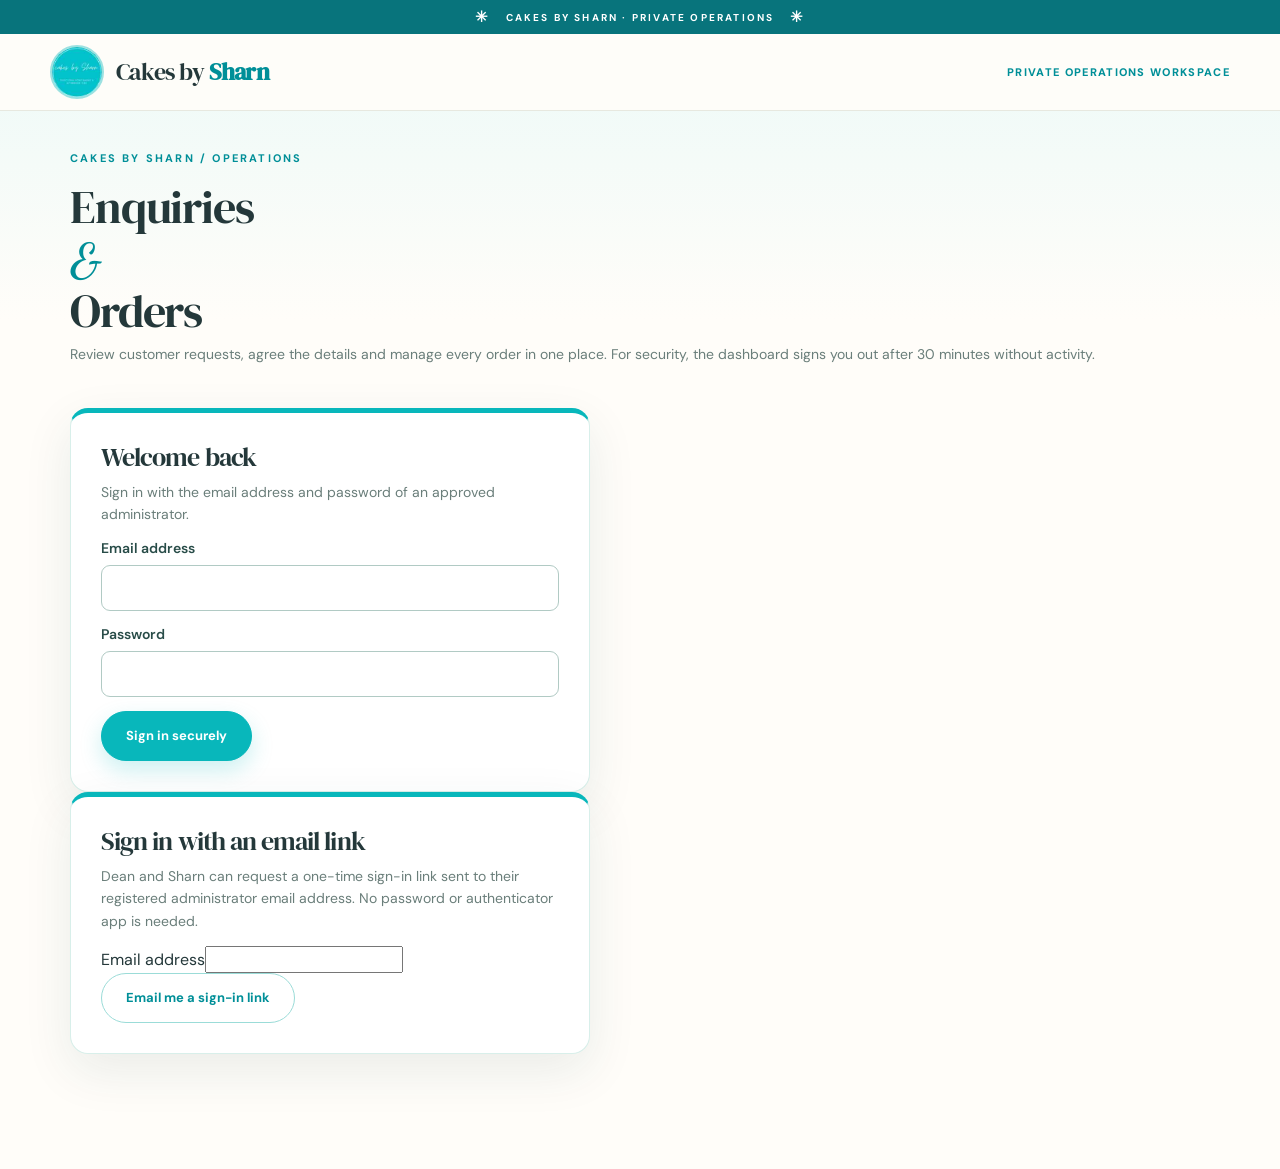
==== commit 1bb528f1: "Refine operations dashboard hierarchy, secure-session indicator and asset cache versions" ====
--- a/admin.html
+++ b/admin.html
@@ -1,11 +1,11 @@
 <!doctype html>
 <html lang="en-GB"><head><meta charset="utf-8"><meta name="viewport" content="width=device-width,initial-scale=1">
 <meta name="robots" content="noindex,nofollow"><meta name="theme-color" content="#08b7bb"><link rel="icon" href="assets/favicon.svg" type="image/svg+xml"><link rel="preconnect" href="https://fonts.googleapis.com"><link rel="preconnect" href="https://fonts.gstatic.com" crossorigin><link href="https://fonts.googleapis.com/css2?family=DM+Sans:wght@400;600;700&family=DM+Serif+Display&family=Dancing+Script:wght@600&display=swap" rel="stylesheet"><title>Enquiries & Orders | Cakes by Sharn</title>
-<link rel="stylesheet" href="styles.css?v=20261118ownerdelete1"><script defer src="order-config.js?v=1"></script><script defer src="admin.js?v=20261118idle30m1"></script></head>
+<link rel="stylesheet" href="styles.css?v=20261118enterprise1"><script defer src="order-config.js?v=1"></script><script defer src="admin.js?v=20261118enterprise1"></script></head>
 <body class="admin-page">
-<div class="announcement"><span class="announcement-sparkle" aria-hidden="true">✳</span> Cakes by Sharn · Private operations <span class="announcement-sparkle" aria-hidden="true">✳</span></div><header class="admin-topbar"><div class="container admin-topbar-inner"><a class="brand" href="index.html" aria-label="Cakes by Sharn homepage"><img src="assets/cakes-by-sharn-logo.jpg" alt="" width="54" height="54"><span class="brand-text">Cakes by <strong>Sharn</strong></span></a><span class="admin-private-label">Enquiries &amp; Orders · Private workspace</span></div></header>
+<div class="announcement"><span class="announcement-sparkle" aria-hidden="true">✳</span> Cakes by Sharn · Private operations <span class="announcement-sparkle" aria-hidden="true">✳</span></div><header class="admin-topbar"><div class="container admin-topbar-inner"><a class="brand" href="index.html" aria-label="Cakes by Sharn homepage"><img src="assets/cakes-by-sharn-logo.jpg" alt="" width="54" height="54"><span class="brand-text">Cakes by <strong>Sharn</strong></span></a><span class="admin-private-label"><span class="admin-private-dot" aria-hidden="true"></span> Private operations workspace</span></div></header>
 <main class="container admin-shell">
-<div class="admin-page-heading"><div><p class="eyebrow">Operations dashboard</p><h1>Enquiries <em>&</em> Orders</h1><p class="admin-muted">Review customer requests, agree the details and manage every order in one place. For security, the dashboard signs you out after 30 minutes without activity.</p></div><div id="admin-session-actions" hidden><button id="admin-refresh" class="button button-outline" type="button">↻ Refresh</button> <button id="admin-signout" class="button button-outline" type="button">Sign out</button></div></div>
+<div class="admin-page-heading"><div><p class="eyebrow">Cakes by Sharn / Operations</p><h1>Enquiries <em>&</em> Orders</h1><p class="admin-muted">Review customer requests, agree the details and manage every order in one place. For security, the dashboard signs you out after 30 minutes without activity.</p></div><div id="admin-session-actions" hidden><span class="admin-session-indicator">● Secure session · 30-minute idle timeout</span><button id="admin-refresh" class="button button-outline" type="button">↻ Refresh</button> <button id="admin-signout" class="button button-outline" type="button">Sign out</button></div></div>
 <section id="admin-login" class="admin-login-card"><h2>Welcome back</h2><p class="admin-muted">Sign in with the email address and password of an approved administrator.</p><form id="login-form"><label>Email address<input id="admin-email" type="email" autocomplete="username" required></label><label>Password<input id="admin-password" type="password" autocomplete="current-password" required></label><button class="button button-primary" type="submit">Sign in securely</button></form></section>
 <section id="admin-magic-link" class="admin-login-card">
 <h2>Sign in with an email link</h2>
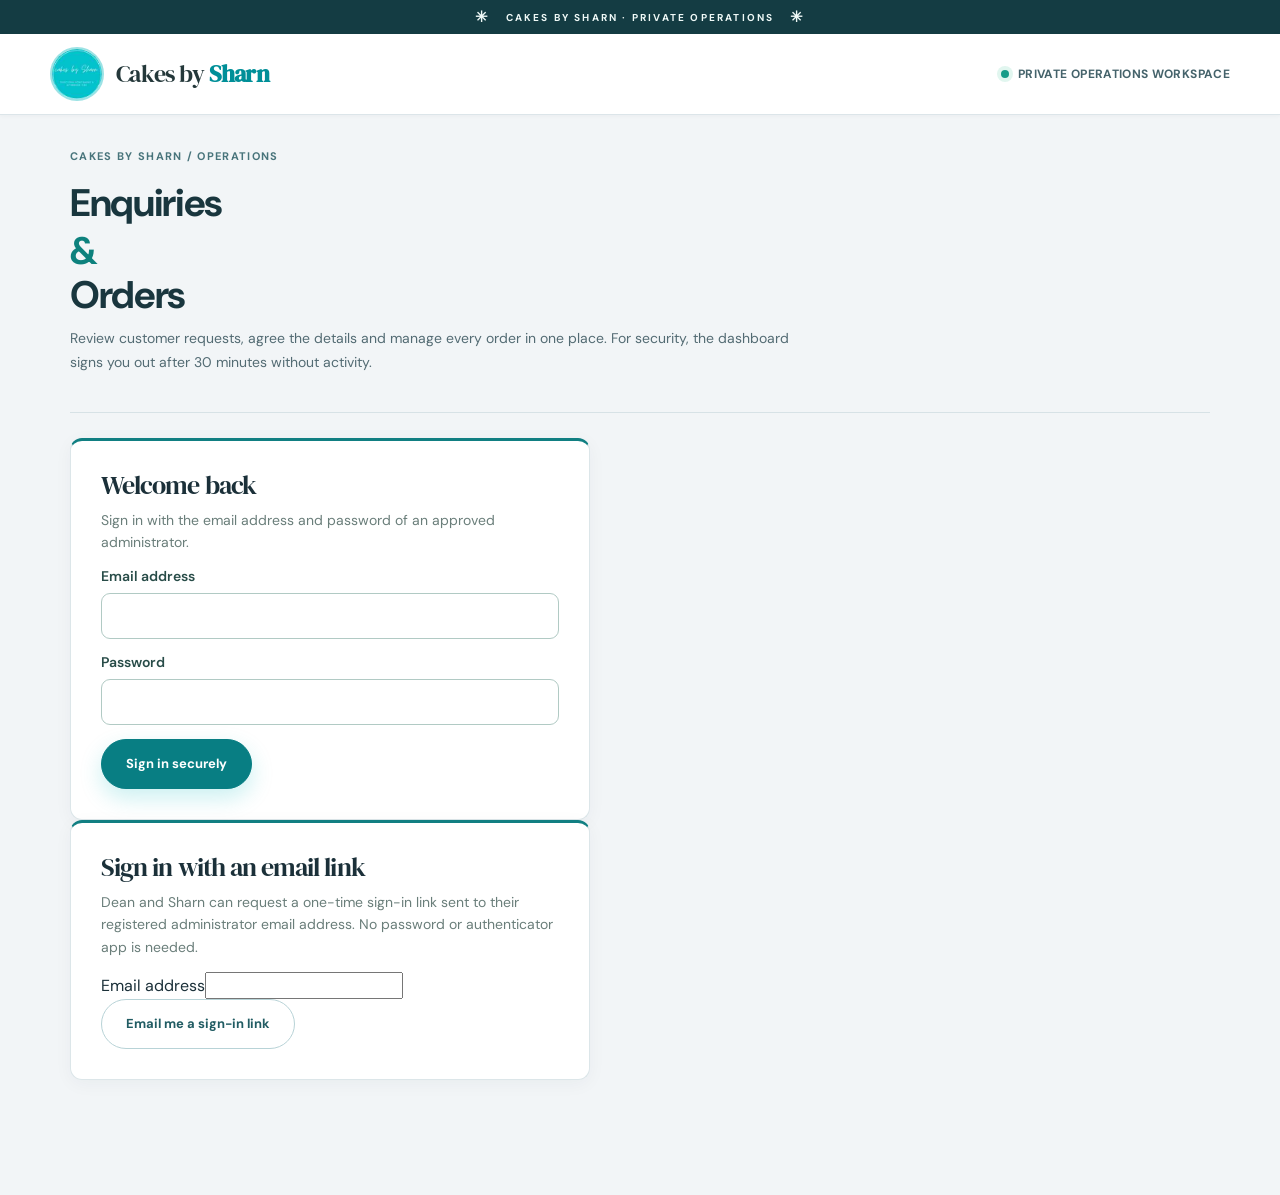
==== commit 5a00917f: "Add native accessible order details modal with close control and focus management" ====
--- a/admin.html
+++ b/admin.html
@@ -1,7 +1,7 @@
 <!doctype html>
 <html lang="en-GB"><head><meta charset="utf-8"><meta name="viewport" content="width=device-width,initial-scale=1">
 <meta name="robots" content="noindex,nofollow"><meta name="theme-color" content="#08b7bb"><link rel="icon" href="assets/favicon.svg" type="image/svg+xml"><link rel="preconnect" href="https://fonts.googleapis.com"><link rel="preconnect" href="https://fonts.gstatic.com" crossorigin><link href="https://fonts.googleapis.com/css2?family=DM+Sans:wght@400;600;700&family=DM+Serif+Display&family=Dancing+Script:wght@600&display=swap" rel="stylesheet"><title>Enquiries & Orders | Cakes by Sharn</title>
-<link rel="stylesheet" href="styles.css?v=20261118enterprise1"><script defer src="order-config.js?v=1"></script><script defer src="admin.js?v=20261118enterprise1"></script></head>
+<link rel="stylesheet" href="styles.css?v=20261118modal1"><script defer src="order-config.js?v=1"></script><script defer src="admin.js?v=20261118modal1"></script></head>
 <body class="admin-page">
 <div class="announcement"><span class="announcement-sparkle" aria-hidden="true">✳</span> Cakes by Sharn · Private operations <span class="announcement-sparkle" aria-hidden="true">✳</span></div><header class="admin-topbar"><div class="container admin-topbar-inner"><a class="brand" href="index.html" aria-label="Cakes by Sharn homepage"><img src="assets/cakes-by-sharn-logo.jpg" alt="" width="54" height="54"><span class="brand-text">Cakes by <strong>Sharn</strong></span></a><span class="admin-private-label"><span class="admin-private-dot" aria-hidden="true"></span> Private operations workspace</span></div></header>
 <main class="container admin-shell">
@@ -53,4 +53,12 @@
 <div class="admin-list-head" aria-hidden="true"><span>Customer / reference</span><span>Requested</span><span>Contact</span><span>Estimate</span><span>Status</span><span></span></div><div id="admin-orders" class="admin-records"></div><p id="admin-empty" class="admin-empty" hidden>No enquiries match your search.</p></div>
 <div id="admin-pagination" class="admin-pagination" hidden><button id="admin-prev-page" class="button button-outline" type="button">Previous</button><span id="admin-page-label"></span><button id="admin-next-page" class="button button-outline" type="button">Next</button></div>
 </section>
-<p id="admin-status" class="admin-live-status" role="status" aria-live="polite"></p></main></body></html>+<p id="admin-status" class="admin-live-status" role="status" aria-live="polite"></p></main>
+<dialog id="admin-record-dialog" class="admin-record-dialog" aria-labelledby="admin-record-dialog-title">
+  <div class="admin-dialog-header">
+    <div><p class="eyebrow">Enquiry / Order details</p><h2 id="admin-record-dialog-title"></h2></div>
+    <button id="admin-record-dialog-close" class="admin-dialog-close" type="button" aria-label="Close order details">✕ <span>Close</span></button>
+  </div>
+  <div id="admin-record-dialog-content" class="admin-dialog-content"></div>
+</dialog>
+</body></html>
--- a/styles.css
+++ b/styles.css
@@ -809,3 +809,52 @@
   .admin-deleted-panel { padding:18px 16px; }
   .admin-deleted-row { align-items:flex-start; }
 }
+
+/* Operations UI refresh: restrained, high-contrast, enterprise-style workspace. */
+.admin-page{background:#f2f5f7;color:#1b3039}
+.admin-page .announcement{background:#143c43;color:#eff9f7}
+.admin-page .admin-topbar{background:#fff;border-bottom:1px solid #dce5e9;box-shadow:0 1px 4px rgba(16,41,51,.04)}
+.admin-page .admin-topbar-inner{min-height:80px}
+.admin-page .admin-private-label{display:inline-flex;align-items:center;gap:9px;font:700 12px var(--sans);letter-spacing:.03em;color:#45636b}
+.admin-private-dot{display:inline-block;width:8px;height:8px;border-radius:50%;background:#169c88;box-shadow:0 0 0 4px #e1f6ef}
+.admin-page .admin-shell{max-width:1380px;padding-top:34px}
+.admin-page .admin-page-heading{align-items:flex-end;padding:0 0 24px;margin-bottom:25px;border-bottom:1px solid #d7e2e6}
+.admin-page .admin-page-heading h1{font:700 clamp(30px,3vw,42px)/1.15 var(--sans);letter-spacing:-.035em;color:#19363e;margin:7px 0 10px}
+.admin-page .admin-page-heading h1 em{font:inherit;color:#0d817d}
+.admin-page .admin-page-heading .eyebrow{font:700 11px var(--sans);letter-spacing:.12em;text-transform:uppercase;color:#48747b}
+.admin-page .admin-page-heading .admin-muted{max-width:720px;line-height:1.65;color:#536b73}
+.admin-page #admin-session-actions{align-items:center;gap:10px;flex-wrap:wrap}
+.admin-session-indicator{font-size:12px;font-weight:700;color:#426c64;background:#e5f4ef;padding:10px 12px;border-radius:8px}
+.admin-page .admin-metric,.admin-page .admin-list-card,.admin-page .admin-finance-panel,.admin-page .admin-owner-panel,.admin-page .admin-login-card,.admin-page .admin-analytics-card{border:1px solid #dce6e9;box-shadow:0 4px 18px rgba(25,50,60,.045);border-radius:12px;background:#fff}
+.admin-page .admin-login-card{border-top:3px solid #117f82}
+.admin-page .admin-metric{border-top:3px solid #c7e4e0}
+.admin-page .admin-metric strong{color:#16363d}
+.admin-page .admin-list-toolbar{background:#fff;border-bottom:1px solid #e1e9ec}
+.admin-page .admin-list-toolbar h2,.admin-page .admin-finance-panel h2{font-family:var(--sans);font-weight:700;letter-spacing:-.025em;color:#213b42}
+.admin-page .admin-list-head{background:#f2f6f7;color:#48646d;font-size:11px;letter-spacing:.045em;text-transform:uppercase}
+.admin-page .admin-record{border-bottom-color:#e8eef0}
+.admin-page .admin-record:hover{background:#f7fbfb}
+.admin-page button,.admin-page input,.admin-page select{transition:border-color .16s ease,box-shadow .16s ease,background-color .16s ease}
+.admin-page input:focus-visible,.admin-page select:focus-visible,.admin-page textarea:focus-visible,.admin-page button:focus-visible{outline:3px solid #5bbdbb;outline-offset:2px}
+.admin-page .button-primary{background:#087e83;border-color:#087e83}
+.admin-page .button-primary:hover{background:#08666b}
+.admin-page .button-outline{border-color:#b8d3d7;color:#215c63}
+.admin-page .button-outline:hover{background:#ecf7f7}
+@media(max-width:760px){
+ .admin-page .admin-shell{padding-top:22px}
+ .admin-page .admin-page-heading{align-items:stretch}
+ .admin-page #admin-session-actions{justify-content:flex-start}
+ .admin-session-indicator{width:100%;box-sizing:border-box}
+ .admin-page .admin-topbar-inner{min-height:68px}
+}
+/* Confirmation is deliberately distinct from the enquiry form. */
+.enquiry-result:empty{display:none}
+.enquiry-result{box-sizing:border-box;display:block;margin:22px 0 0;padding:18px 22px;border-radius:14px;line-height:1.6;overflow-wrap:anywhere}
+.enquiry-result--pending{background:#eff8f9;border:1px solid #b8dfe1;color:#255d64}
+.enquiry-result--error{background:#fff2f0;border:1px solid #e8a8a1;color:#833b32}
+.enquiry-result--success{display:flex;flex-direction:column;gap:10px;padding:26px 28px;background:#f0faf6;border:2px solid #168a72;box-shadow:0 12px 30px rgba(17,105,85,.11);color:#234c43}
+.enquiry-result__heading{font-size:clamp(21px,3vw,29px);line-height:1.25;color:#0a6657}
+.enquiry-result__reference-label{margin-top:8px;font-size:12px;letter-spacing:.08em;text-transform:uppercase;font-weight:700;color:#50776e}
+.enquiry-result__reference{display:block;align-self:flex-start;padding:10px 16px;border:1px solid #acd9c8;border-radius:8px;background:#fff;color:#163c38;font-size:clamp(17px,2.8vw,23px);letter-spacing:.035em;user-select:all}
+.enquiry-result__notice{padding-top:12px;margin-top:6px;border-top:1px solid #c9e8db;font-weight:700;color:#31574f}
+@media(max-width:560px){.enquiry-result--success{padding:20px 17px}.enquiry-result__reference{max-width:100%;box-sizing:border-box;overflow-wrap:anywhere}}
